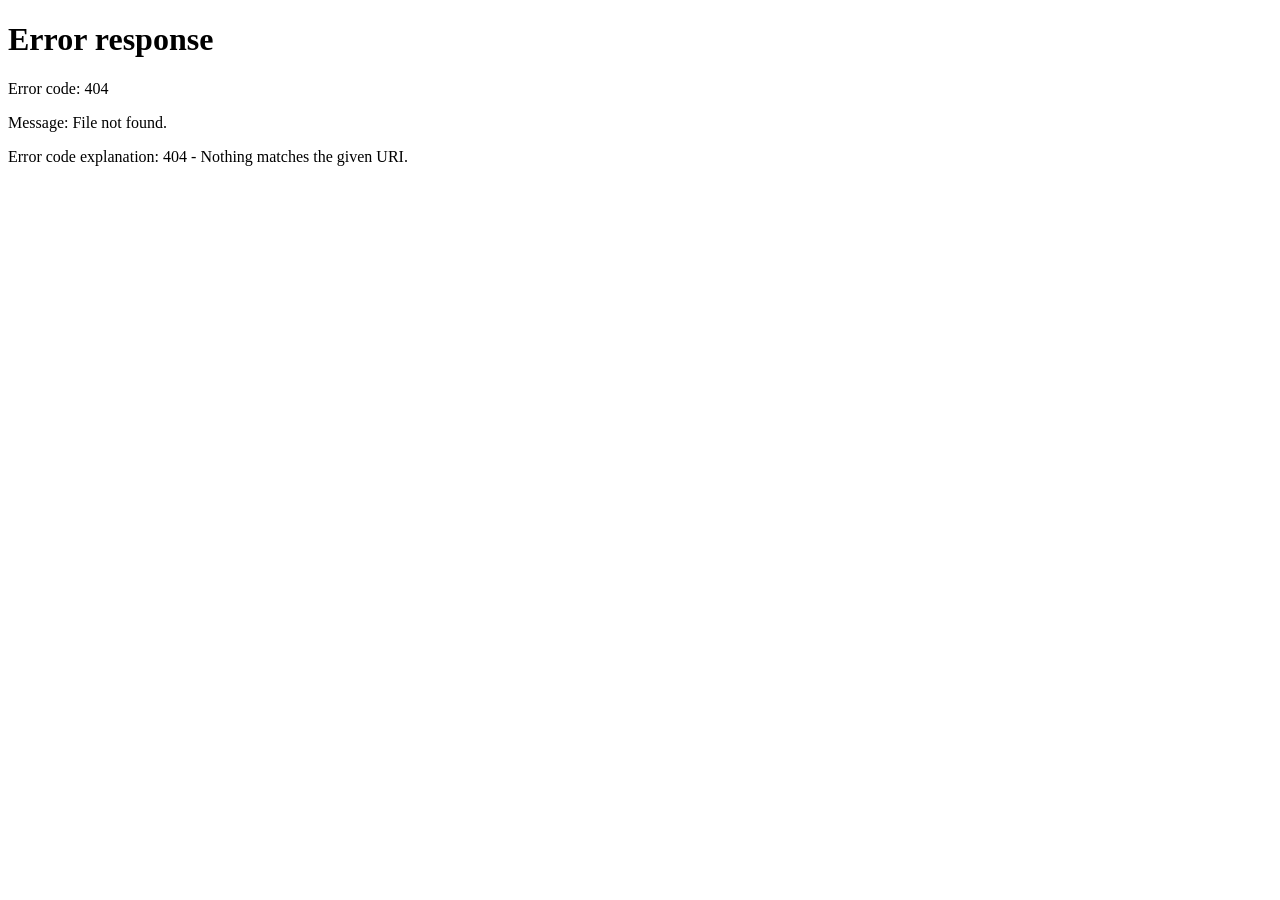
==== index.html @ 99ecb42d "Add custom domain and root redirect" ====
<!DOCTYPE html>
<html lang="en">
<head>
<meta charset="UTF-8">
<meta http-equiv="refresh" content="0; url=/diary/">
<title>ivy06.me</title>
</head>
<body>
<p>Going to <a href="/diary/">the diary</a>...</p>
</body>
</html>
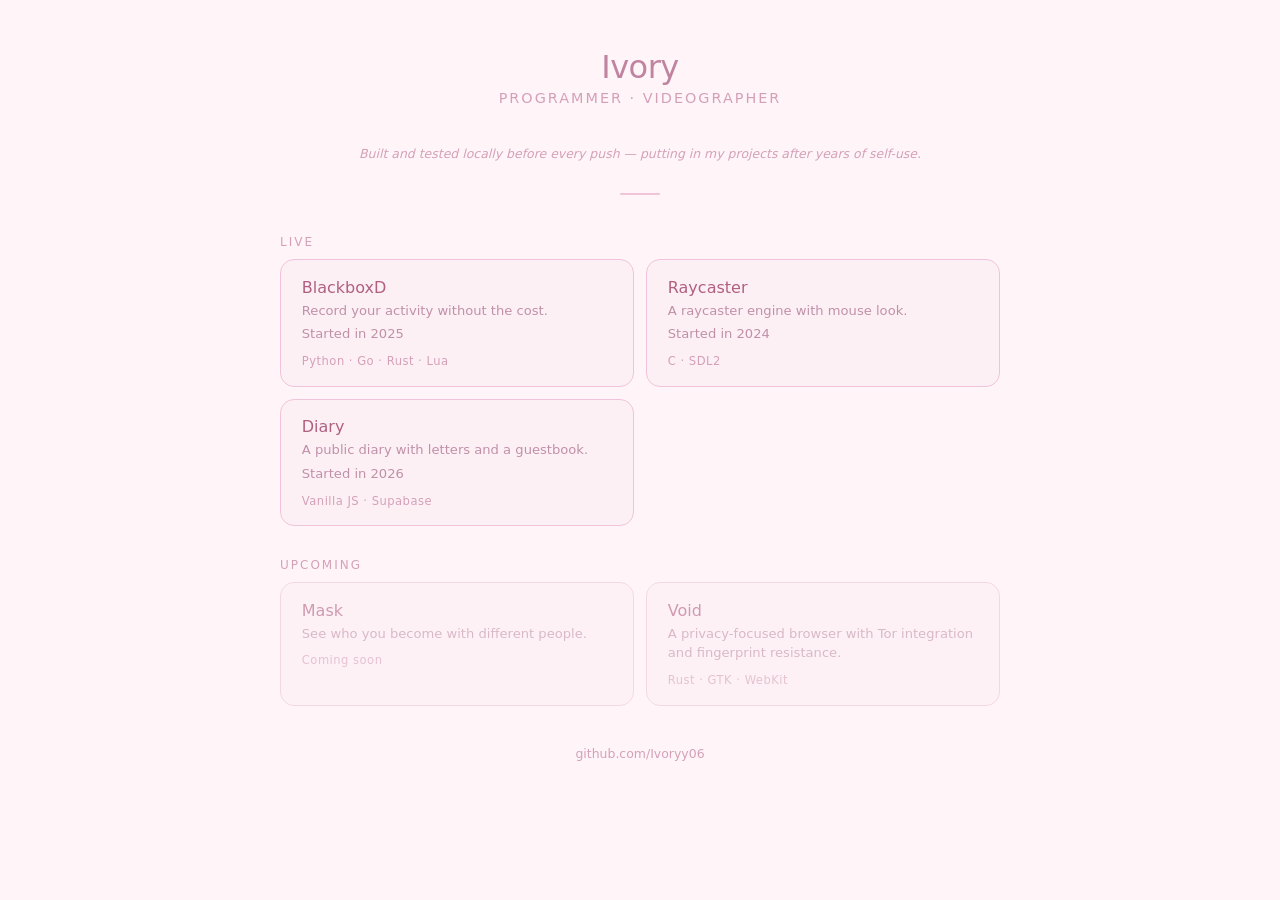
==== commit 41341411: "Make the root site the homepage: BlackboxD, Raycaster, Diary, plus the upcoming projects" ====
--- a/index.html
+++ b/index.html
@@ -1,11 +1,87 @@
 <!DOCTYPE html>
 <html lang="en">
 <head>
-<meta charset="UTF-8">
-<meta http-equiv="refresh" content="0; url=/diary/">
-<title>ivy06.me</title>
+  <meta charset="UTF-8" />
+  <meta name="viewport" content="width=device-width, initial-scale=1.0" />
+  <title>Ivory</title>
+  <style>
+    * { box-sizing: border-box; margin: 0; padding: 0; }
+    body { font-family: system-ui, sans-serif; background: #fff5f8; min-height: 100vh; }
+    .hub { min-height: 100vh; padding: 3rem 1.5rem; display: flex; flex-direction: column; align-items: center; }
+    .name { font-size: 2rem; font-weight: 500; color: #c084a0; letter-spacing: -0.5px; margin-bottom: 4px; }
+    .title { font-size: 0.9rem; color: #d4a0b8; letter-spacing: 2px; text-transform: uppercase; margin-bottom: 2.5rem; }
+    .divider { width: 40px; height: 2px; background: #f0c4d8; border-radius: 2px; margin-bottom: 2.5rem; }
+    .grid { display: grid; grid-template-columns: repeat(auto-fit, minmax(260px, 1fr)); gap: 12px; width: 100%; max-width: 720px; }
+    .card { background: #fdf0f5; border: 0.5px solid #f0c4d8; border-radius: 14px; padding: 1.1rem 1.3rem; text-decoration: none; display: flex; flex-direction: column; gap: 4px; transition: transform 0.15s ease, background 0.15s ease; cursor: pointer; }
+    .card:hover { background: #fce4ef; transform: translateY(-2px); }
+    .card-name { font-size: 1rem; font-weight: 500; color: #b06080; }
+    .card-desc { font-size: 0.82rem; color: #c090a8; line-height: 1.5; }
+    .card-tag { font-size: 0.72rem; color: #d4a0b8; margin-top: 6px; letter-spacing: 0.5px; }
+    .section-label { font-size: 0.75rem; color: #d4a0b8; letter-spacing: 2px; text-transform: uppercase; width: 100%; max-width: 720px; margin-bottom: 10px; }
+    .card.muted { opacity: 0.6; cursor: default; pointer-events: none; }
+    .note { font-size: 0.78rem; color: #d4a0b8; margin-bottom: 2rem; font-style: italic; }
+    .footer { margin-top: 2.5rem; font-size: 0.78rem; color: #d4a0b8; }
+    .footer a { color: inherit; text-decoration: none; }
+    .footer a:hover { text-decoration: underline; }
+    @media (prefers-color-scheme: dark) {
+      body { background: #1a0d12; }
+      .name { color: #f0a0c0; }
+      .title { color: #c888a8; }
+      .divider { background: #a06080; }
+      .card { background: #3a1f2a; border-color: #6a3050; }
+      .card:hover { background: #4a2535; }
+      .card-name { color: #f0b0cc; }
+      .card-desc { color: #c090a8; }
+      .card-tag { color: #a07088; }
+      .note { color: #a07088; }
+      .footer { color: #906878; }
+    }
+  </style>
 </head>
 <body>
-<p>Going to <a href="/diary/">the diary</a>...</p>
+  <div class="hub">
+    <p class="name">Ivory</p>
+    <p class="title">Programmer · Videographer</p>
+    <p class="note">Built and tested locally before every push — putting in my projects after years of self-use.</p>
+    <div class="divider"></div>
+
+    <div class="section-label">Live</div>
+    <div class="grid">
+      <a class="card" href="/BlackboxD/">
+        <span class="card-name">BlackboxD</span>
+        <span class="card-desc">Record your activity without the cost.</span>
+        <span class="card-desc">Started in 2025</span>
+        <span class="card-tag">Python · Go · Rust · Lua</span>
+      </a>
+      <a class="card" href="https://github.com/Ivoryy06/Raycaster" target="_blank" rel="noopener noreferrer">
+        <span class="card-name">Raycaster</span>
+        <span class="card-desc">A raycaster engine with mouse look.</span>
+        <span class="card-desc">Started in 2024</span>
+        <span class="card-tag">C · SDL2</span>
+      </a>
+      <a class="card" href="/diary/">
+        <span class="card-name">Diary</span>
+        <span class="card-desc">A public diary with letters and a guestbook.</span>
+        <span class="card-desc">Started in 2026</span>
+        <span class="card-tag">Vanilla JS · Supabase</span>
+      </a>
+    </div>
+
+    <div class="section-label" style="margin-top: 2rem;">Upcoming</div>
+    <div class="grid">
+      <div class="card muted">
+        <span class="card-name">Mask</span>
+        <span class="card-desc">See who you become with different people.</span>
+        <span class="card-tag">Coming soon</span>
+      </div>
+      <div class="card muted">
+        <span class="card-name">Void</span>
+        <span class="card-desc">A privacy-focused browser with Tor integration and fingerprint resistance.</span>
+        <span class="card-tag">Rust · GTK · WebKit</span>
+      </div>
+    </div>
+
+    <p class="footer"><a href="https://github.com/Ivoryy06" target="_blank" rel="noopener noreferrer">github.com/Ivoryy06</a></p>
+  </div>
 </body>
 </html>
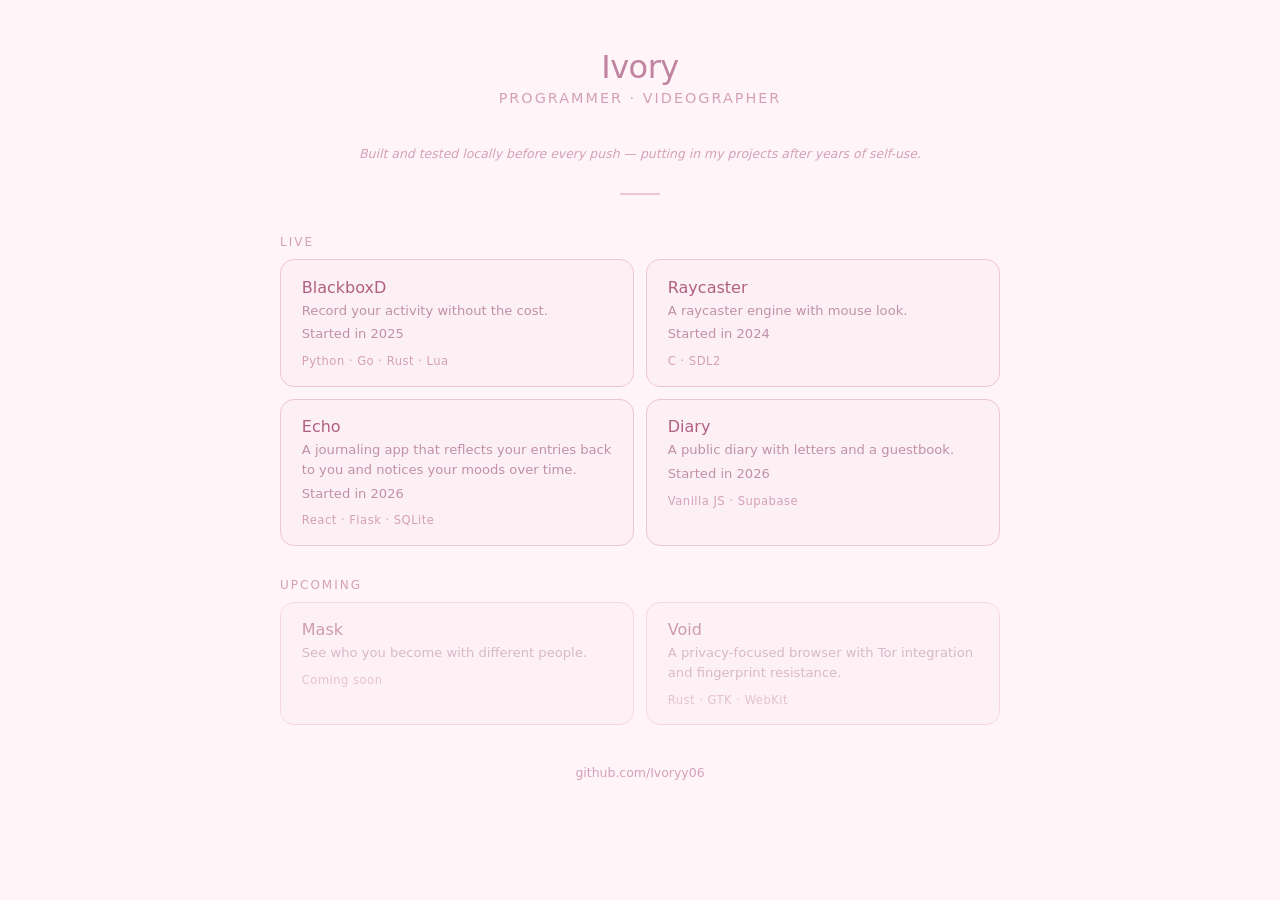
==== commit 6988d911: "Add Echo to the homepage" ====
--- a/index.html
+++ b/index.html
@@ -59,6 +59,12 @@
         <span class="card-desc">Started in 2024</span>
         <span class="card-tag">C · SDL2</span>
       </a>
+      <a class="card" href="/Echo/">
+        <span class="card-name">Echo</span>
+        <span class="card-desc">A journaling app that reflects your entries back to you and notices your moods over time.</span>
+        <span class="card-desc">Started in 2026</span>
+        <span class="card-tag">React · Flask · SQLite</span>
+      </a>
       <a class="card" href="/diary/">
         <span class="card-name">Diary</span>
         <span class="card-desc">A public diary with letters and a guestbook.</span>
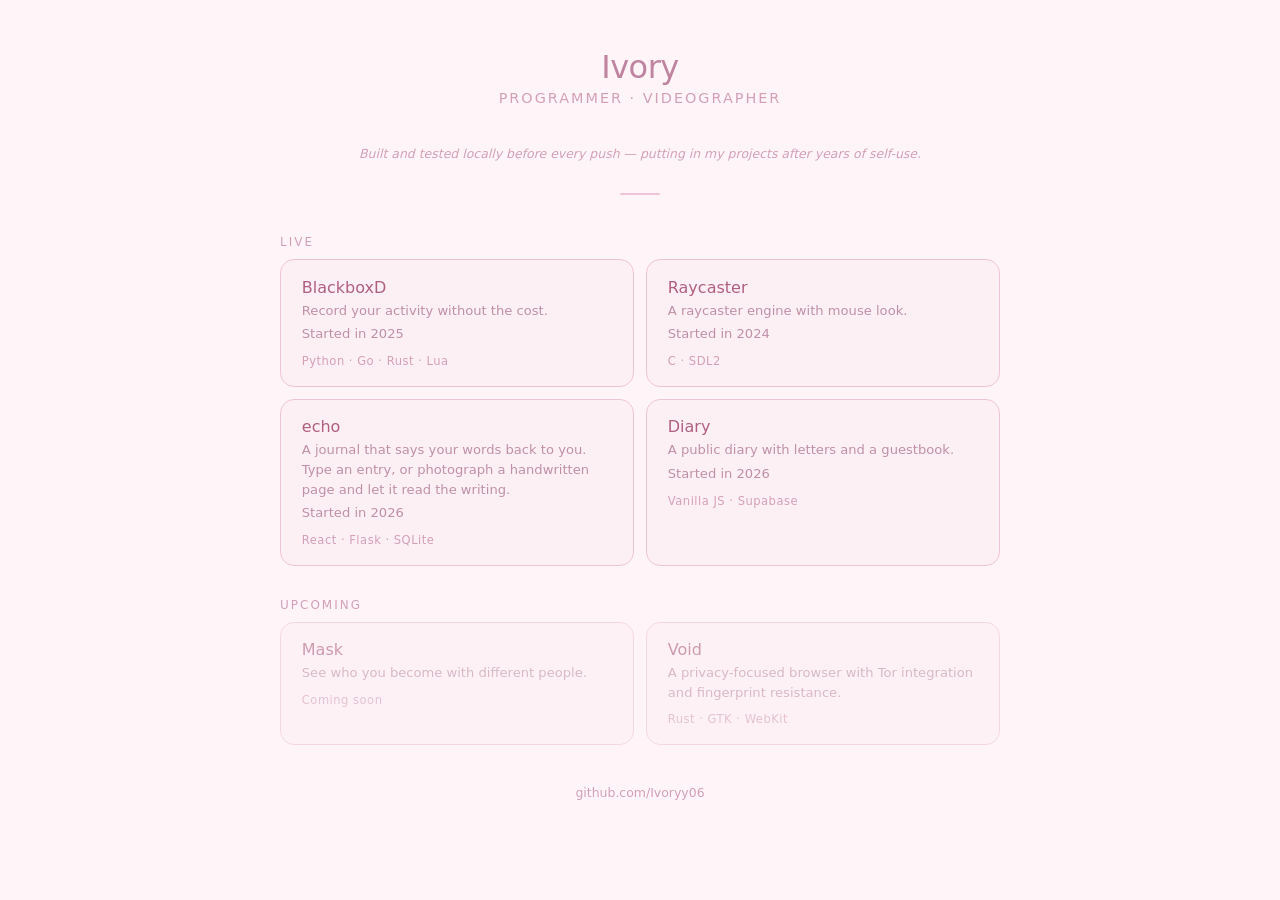
==== commit e92198bb: "Homepage: rename Echo card to echo and mention reading handwriting" ====
--- a/index.html
+++ b/index.html
@@ -60,8 +60,8 @@
         <span class="card-tag">C · SDL2</span>
       </a>
       <a class="card" href="/Echo/">
-        <span class="card-name">Echo</span>
-        <span class="card-desc">A journaling app that reflects your entries back to you and notices your moods over time.</span>
+        <span class="card-name">echo</span>
+        <span class="card-desc">A journal that says your words back to you. Type an entry, or photograph a handwritten page and let it read the writing.</span>
         <span class="card-desc">Started in 2026</span>
         <span class="card-tag">React · Flask · SQLite</span>
       </a>
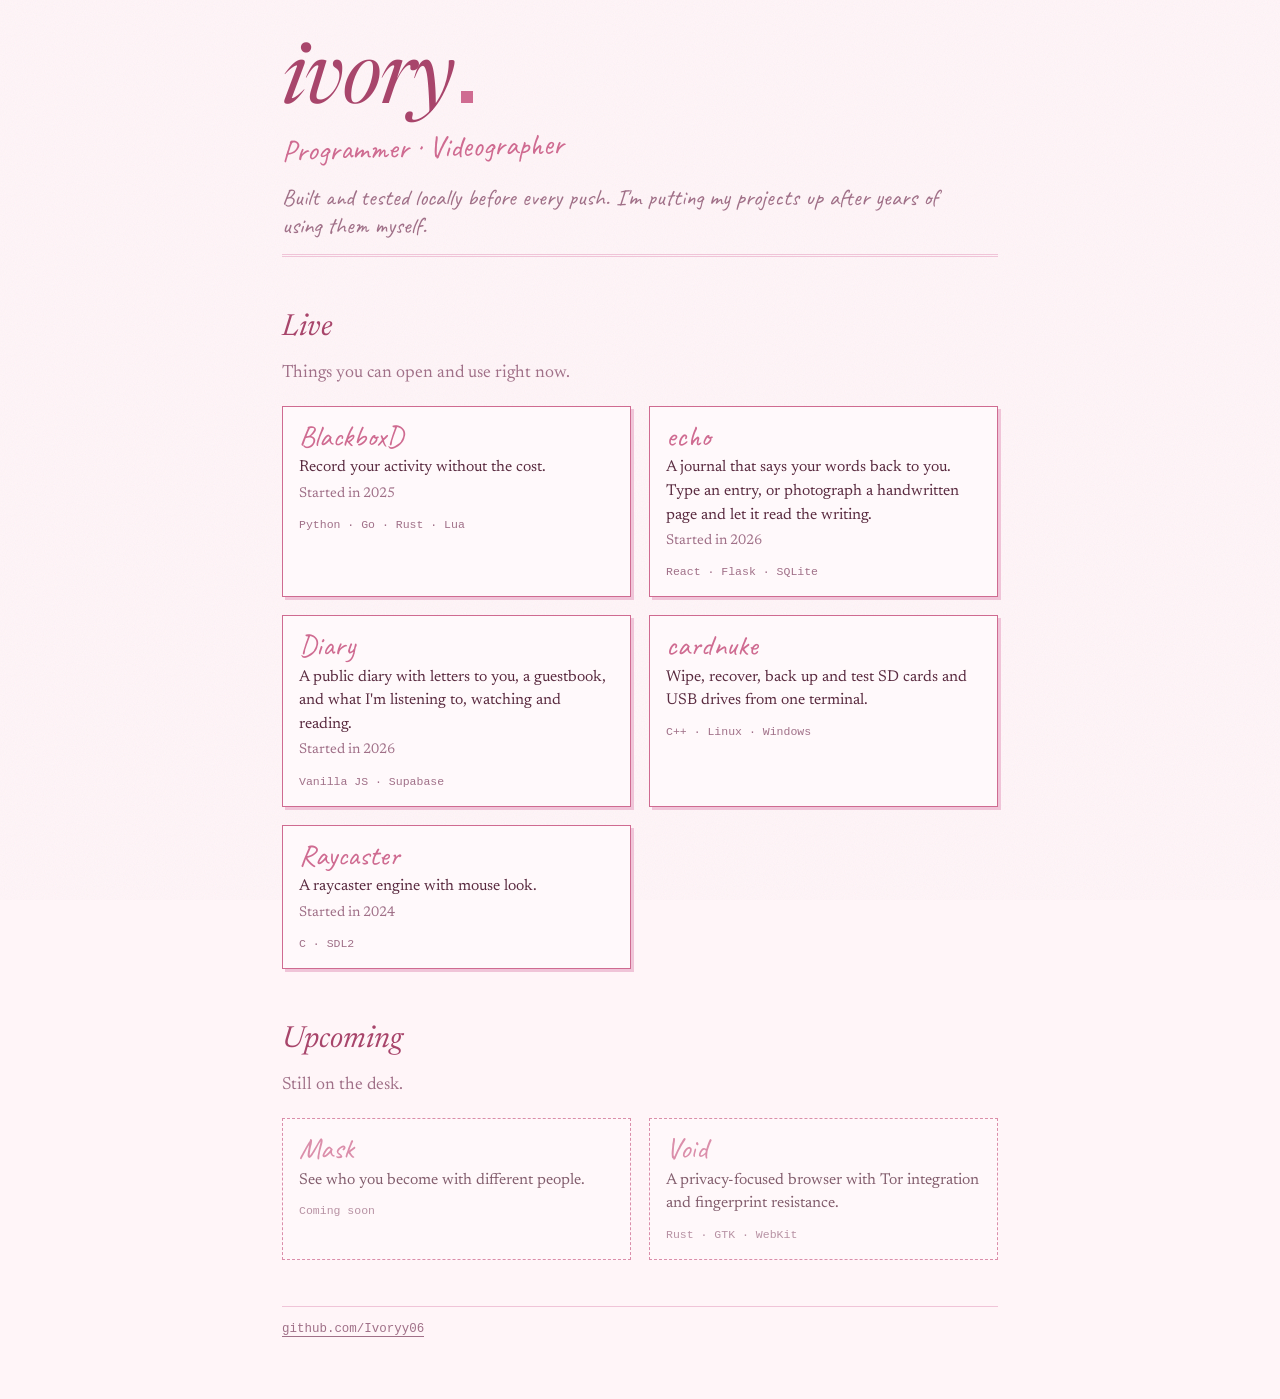
==== commit 4ebf8826: "Homepage in the shared notebook style (still soft pink), add cardnuke, shared favicon and a custom 4" ====
--- a/index.html
+++ b/index.html
@@ -4,90 +4,122 @@
   <meta charset="UTF-8" />
   <meta name="viewport" content="width=device-width, initial-scale=1.0" />
   <title>Ivory</title>
+  <meta name="description" content="Ivory: programmer and videographer. Projects, a public diary, and a journal that says your words back to you." />
+  <meta property="og:title" content="Ivory" />
+  <meta property="og:description" content="Programmer and videographer. Projects, a public diary, and a journal that says your words back to you." />
+  <meta property="og:type" content="website" />
+  <meta property="og:url" content="https://ivy06.me/" />
+  <link rel="icon" href="/favicon.svg" type="image/svg+xml" />
+  <link rel="preconnect" href="https://fonts.googleapis.com" />
+  <link rel="preconnect" href="https://fonts.gstatic.com" crossorigin />
+  <link href="https://fonts.googleapis.com/css2?family=Caveat:wght@500;600&family=Newsreader:ital,opsz,wght@0,6..72,400;0,6..72,600;1,6..72,400&display=swap" rel="stylesheet" />
   <style>
+    /* Same family as the diary, BlackboxD and echo, kept in the soft pink palette. */
+    :root {
+      --bg: #fff5f8; --sheet: #fff9fb; --ink: #5a2b40; --muted: #a07088;
+      --rose: #cf6b91; --wine: #a8456b; --rule: #f0c4d8;
+      --serif: 'Newsreader', Georgia, 'Times New Roman', serif;
+      --hand: 'Caveat', 'Segoe Print', 'Bradley Hand', cursive;
+      --mono: ui-monospace, SFMono-Regular, Menlo, Consolas, monospace;
+    }
+    @media (prefers-color-scheme: dark) {
+      :root { --bg: #1a0d12; --sheet: #2a1520; --ink: #f6dce6; --muted: #c090a8; --rose: #f0a0c0; --wine: #f6bdd3; --rule: #5a2f44; }
+    }
     * { box-sizing: border-box; margin: 0; padding: 0; }
-    body { font-family: system-ui, sans-serif; background: #fff5f8; min-height: 100vh; }
-    .hub { min-height: 100vh; padding: 3rem 1.5rem; display: flex; flex-direction: column; align-items: center; }
-    .name { font-size: 2rem; font-weight: 500; color: #c084a0; letter-spacing: -0.5px; margin-bottom: 4px; }
-    .title { font-size: 0.9rem; color: #d4a0b8; letter-spacing: 2px; text-transform: uppercase; margin-bottom: 2.5rem; }
-    .divider { width: 40px; height: 2px; background: #f0c4d8; border-radius: 2px; margin-bottom: 2.5rem; }
-    .grid { display: grid; grid-template-columns: repeat(auto-fit, minmax(260px, 1fr)); gap: 12px; width: 100%; max-width: 720px; }
-    .card { background: #fdf0f5; border: 0.5px solid #f0c4d8; border-radius: 14px; padding: 1.1rem 1.3rem; text-decoration: none; display: flex; flex-direction: column; gap: 4px; transition: transform 0.15s ease, background 0.15s ease; cursor: pointer; }
-    .card:hover { background: #fce4ef; transform: translateY(-2px); }
-    .card-name { font-size: 1rem; font-weight: 500; color: #b06080; }
-    .card-desc { font-size: 0.82rem; color: #c090a8; line-height: 1.5; }
-    .card-tag { font-size: 0.72rem; color: #d4a0b8; margin-top: 6px; letter-spacing: 0.5px; }
-    .section-label { font-size: 0.75rem; color: #d4a0b8; letter-spacing: 2px; text-transform: uppercase; width: 100%; max-width: 720px; margin-bottom: 10px; }
-    .card.muted { opacity: 0.6; cursor: default; pointer-events: none; }
-    .note { font-size: 0.78rem; color: #d4a0b8; margin-bottom: 2rem; font-style: italic; }
-    .footer { margin-top: 2.5rem; font-size: 0.78rem; color: #d4a0b8; }
-    .footer a { color: inherit; text-decoration: none; }
-    .footer a:hover { text-decoration: underline; }
-    @media (prefers-color-scheme: dark) {
-      body { background: #1a0d12; }
-      .name { color: #f0a0c0; }
-      .title { color: #c888a8; }
-      .divider { background: #a06080; }
-      .card { background: #3a1f2a; border-color: #6a3050; }
-      .card:hover { background: #4a2535; }
-      .card-name { color: #f0b0cc; }
-      .card-desc { color: #c090a8; }
-      .card-tag { color: #a07088; }
-      .note { color: #a07088; }
-      .footer { color: #906878; }
-    }
+    body { background: var(--bg); color: var(--ink); font: 400 1.1rem/1.65 var(--serif); min-height: 100vh; }
+    body::before { content: ""; position: fixed; inset: 0; pointer-events: none; opacity: .06; z-index: 0;
+      background-image: url("data:image/svg+xml,%3Csvg xmlns='http://www.w3.org/2000/svg' width='160' height='160'%3E%3Cfilter id='n'%3E%3CfeTurbulence type='fractalNoise' baseFrequency='.9' numOctaves='2' stitchTiles='stitch'/%3E%3C/filter%3E%3Crect width='100%25' height='100%25' filter='url(%23n)'/%3E%3C/svg%3E"); }
+    a { color: inherit; text-decoration: none; }
+    :focus-visible { outline: 2px solid var(--rose); outline-offset: 3px; }
+
+    .wrap { position: relative; z-index: 1; max-width: 760px; margin: 0 auto; padding: 44px 22px 60px; }
+
+    header { padding-bottom: 14px; border-bottom: 3px double var(--rule); }
+    h1 { font-family: var(--serif); font-size: clamp(3.2rem, 14vw, 5.2rem); font-style: italic; font-weight: 400; line-height: .95; letter-spacing: -.02em; color: var(--wine); }
+    h1::after { content: ""; display: inline-block; width: .14em; height: .14em; margin-left: .1em; background: var(--rose); }
+    .role { font-family: var(--hand); font-size: 1.9rem; line-height: 1.2; color: var(--rose); margin-top: 10px; display: inline-block; transform: rotate(-1.5deg); transform-origin: left; }
+    .note { font-family: var(--hand); font-size: 1.45rem; line-height: 1.2; color: var(--muted); margin-top: 12px; max-width: 30em; }
+
+    h2 { font-family: var(--serif); font-size: 1.9rem; font-weight: 400; font-style: italic; color: var(--wine); margin: 46px 0 6px; }
+    .lead { color: var(--muted); max-width: 34em; }
+
+    .grid { display: grid; grid-template-columns: 1fr 1fr; gap: 18px; margin-top: 18px; }
+    .card { display: flex; flex-direction: column; gap: 3px; padding: 14px 16px 15px; border: 1.5px solid var(--rose); background: var(--sheet); box-shadow: 3px 3px 0 var(--rule); transition: transform .2s, box-shadow .2s; }
+    a.card:hover, a.card:focus-visible { transform: translate(-2px, -2px); box-shadow: 5px 5px 0 var(--rose); }
+    .card-name { font-family: var(--hand); font-size: 1.85rem; line-height: 1.1; color: var(--rose); }
+    .card-desc { font-size: .98rem; line-height: 1.5; }
+    .card-meta { font-size: .88rem; color: var(--muted); }
+    .card-tag { margin-top: 6px; font-family: var(--mono); font-size: .72rem; color: var(--muted); }
+    .card.soon { border-style: dashed; box-shadow: none; opacity: .75; }
+
+    footer { margin-top: 46px; padding-top: 12px; border-top: 1px solid var(--rule); font-family: var(--mono); font-size: .78rem; color: var(--muted); }
+    footer a { border-bottom: 1px solid var(--muted); }
+    footer a:hover { color: var(--rose); border-bottom-color: var(--rose); }
+
+    @media (max-width: 560px) { .grid { grid-template-columns: 1fr; } }
+    @media (prefers-reduced-motion: reduce) { .card { transition: none; } }
   </style>
 </head>
 <body>
-  <div class="hub">
-    <p class="name">Ivory</p>
-    <p class="title">Programmer · Videographer</p>
-    <p class="note">Built and tested locally before every push — putting in my projects after years of self-use.</p>
-    <div class="divider"></div>
+  <div class="wrap">
+    <header>
+      <h1>ivory</h1>
+      <p class="role">Programmer · Videographer</p>
+      <p class="note">Built and tested locally before every push. I'm putting my projects up after years of using them myself.</p>
+    </header>
 
-    <div class="section-label">Live</div>
-    <div class="grid">
-      <a class="card" href="/BlackboxD/">
-        <span class="card-name">BlackboxD</span>
-        <span class="card-desc">Record your activity without the cost.</span>
-        <span class="card-desc">Started in 2025</span>
-        <span class="card-tag">Python · Go · Rust · Lua</span>
-      </a>
-      <a class="card" href="https://github.com/Ivoryy06/Raycaster" target="_blank" rel="noopener noreferrer">
-        <span class="card-name">Raycaster</span>
-        <span class="card-desc">A raycaster engine with mouse look.</span>
-        <span class="card-desc">Started in 2024</span>
-        <span class="card-tag">C · SDL2</span>
-      </a>
-      <a class="card" href="/Echo/">
-        <span class="card-name">echo</span>
-        <span class="card-desc">A journal that says your words back to you. Type an entry, or photograph a handwritten page and let it read the writing.</span>
-        <span class="card-desc">Started in 2026</span>
-        <span class="card-tag">React · Flask · SQLite</span>
-      </a>
-      <a class="card" href="/diary/">
-        <span class="card-name">Diary</span>
-        <span class="card-desc">A public diary with letters and a guestbook.</span>
-        <span class="card-desc">Started in 2026</span>
-        <span class="card-tag">Vanilla JS · Supabase</span>
-      </a>
-    </div>
+    <main>
+      <h2>Live</h2>
+      <p class="lead">Things you can open and use right now.</p>
+      <div class="grid">
+        <a class="card" href="/BlackboxD/">
+          <span class="card-name">BlackboxD</span>
+          <span class="card-desc">Record your activity without the cost.</span>
+          <span class="card-meta">Started in 2025</span>
+          <span class="card-tag">Python · Go · Rust · Lua</span>
+        </a>
+        <a class="card" href="/Echo/">
+          <span class="card-name">echo</span>
+          <span class="card-desc">A journal that says your words back to you. Type an entry, or photograph a handwritten page and let it read the writing.</span>
+          <span class="card-meta">Started in 2026</span>
+          <span class="card-tag">React · Flask · SQLite</span>
+        </a>
+        <a class="card" href="/diary/">
+          <span class="card-name">Diary</span>
+          <span class="card-desc">A public diary with letters to you, a guestbook, and what I'm listening to, watching and reading.</span>
+          <span class="card-meta">Started in 2026</span>
+          <span class="card-tag">Vanilla JS · Supabase</span>
+        </a>
+        <a class="card" href="https://github.com/Ivoryy06/cardnuke" target="_blank" rel="noopener noreferrer">
+          <span class="card-name">cardnuke</span>
+          <span class="card-desc">Wipe, recover, back up and test SD cards and USB drives from one terminal.</span>
+          <span class="card-tag">C++ · Linux · Windows</span>
+        </a>
+        <a class="card" href="https://github.com/Ivoryy06/Raycaster" target="_blank" rel="noopener noreferrer">
+          <span class="card-name">Raycaster</span>
+          <span class="card-desc">A raycaster engine with mouse look.</span>
+          <span class="card-meta">Started in 2024</span>
+          <span class="card-tag">C · SDL2</span>
+        </a>
+      </div>
 
-    <div class="section-label" style="margin-top: 2rem;">Upcoming</div>
-    <div class="grid">
-      <div class="card muted">
-        <span class="card-name">Mask</span>
-        <span class="card-desc">See who you become with different people.</span>
-        <span class="card-tag">Coming soon</span>
+      <h2>Upcoming</h2>
+      <p class="lead">Still on the desk.</p>
+      <div class="grid">
+        <div class="card soon">
+          <span class="card-name">Mask</span>
+          <span class="card-desc">See who you become with different people.</span>
+          <span class="card-tag">Coming soon</span>
+        </div>
+        <div class="card soon">
+          <span class="card-name">Void</span>
+          <span class="card-desc">A privacy-focused browser with Tor integration and fingerprint resistance.</span>
+          <span class="card-tag">Rust · GTK · WebKit</span>
+        </div>
       </div>
-      <div class="card muted">
-        <span class="card-name">Void</span>
-        <span class="card-desc">A privacy-focused browser with Tor integration and fingerprint resistance.</span>
-        <span class="card-tag">Rust · GTK · WebKit</span>
-      </div>
-    </div>
+    </main>
 
-    <p class="footer"><a href="https://github.com/Ivoryy06" target="_blank" rel="noopener noreferrer">github.com/Ivoryy06</a></p>
+    <footer><a href="https://github.com/Ivoryy06" target="_blank" rel="noopener noreferrer">github.com/Ivoryy06</a></footer>
   </div>
 </body>
 </html>
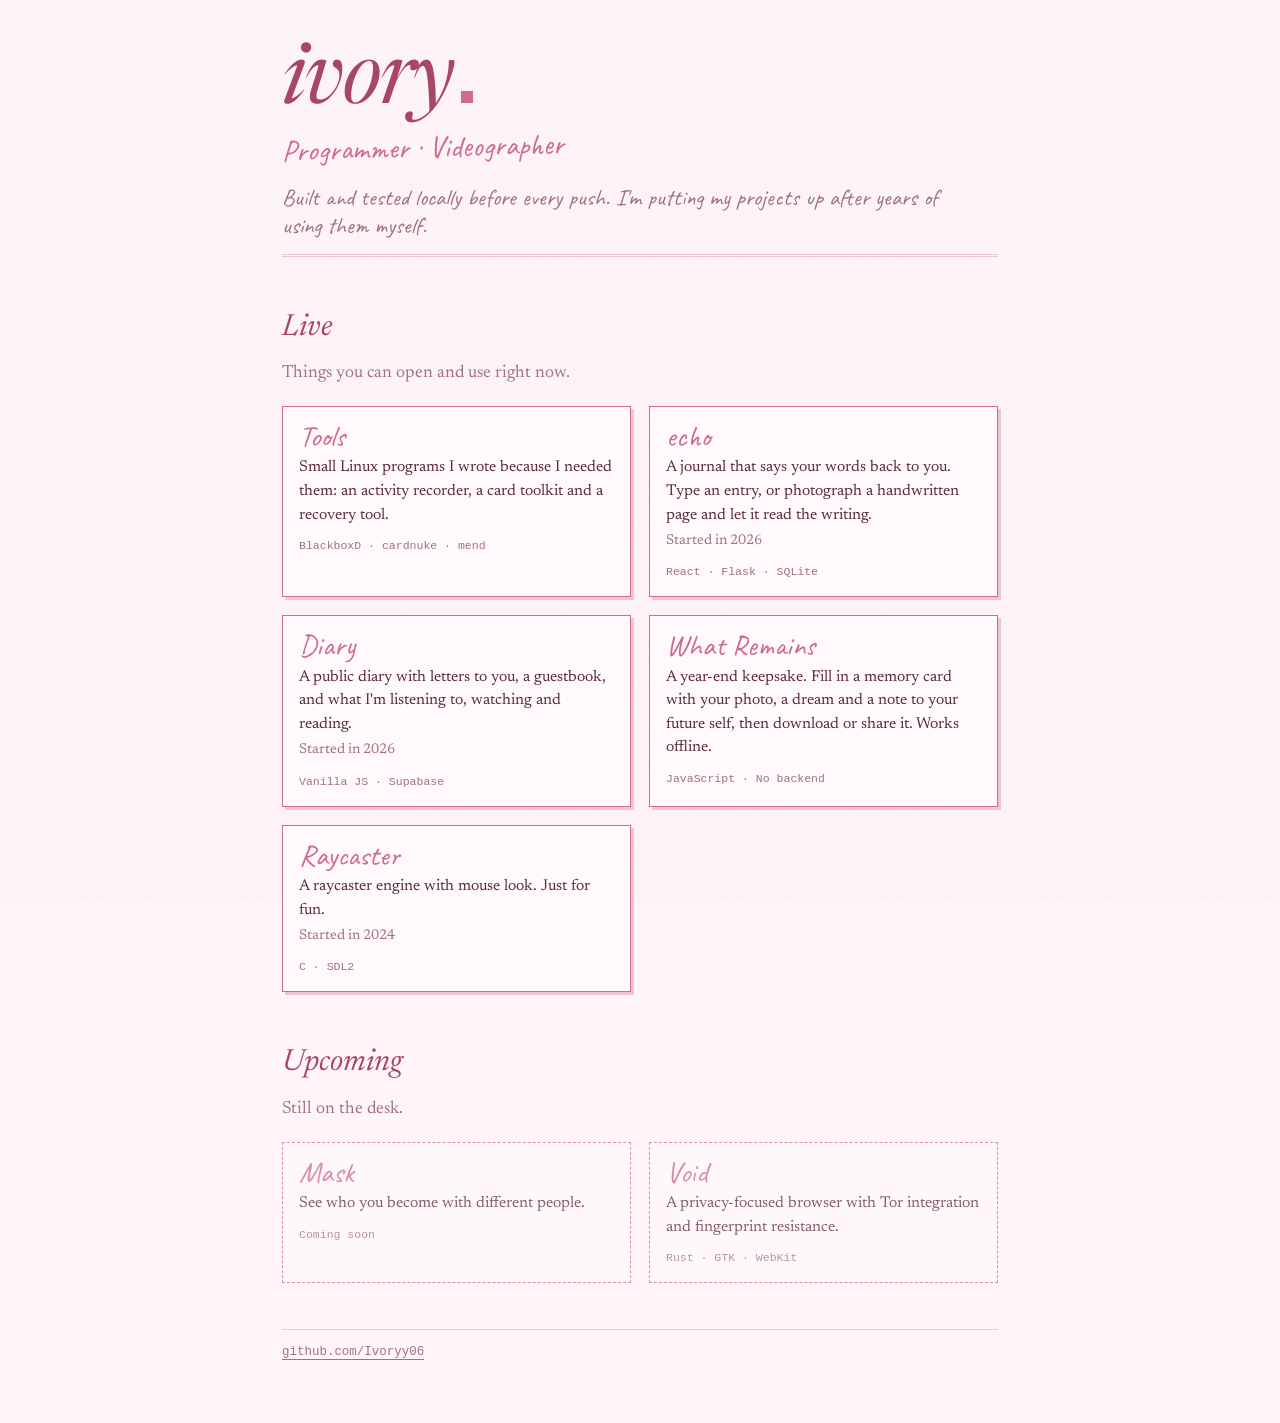
==== commit 8ffbf602: "Homepage: add Tools and What Remains. New tools page for BlackboxD, cardnuke and mend" ====
--- a/index.html
+++ b/index.html
@@ -4,9 +4,9 @@
   <meta charset="UTF-8" />
   <meta name="viewport" content="width=device-width, initial-scale=1.0" />
   <title>Ivory</title>
-  <meta name="description" content="Ivory: programmer and videographer. Projects, a public diary, and a journal that says your words back to you." />
+  <meta name="description" content="Ivory: programmer and videographer. Projects, tools, a public diary, and a journal that says your words back to you." />
   <meta property="og:title" content="Ivory" />
-  <meta property="og:description" content="Programmer and videographer. Projects, a public diary, and a journal that says your words back to you." />
+  <meta property="og:description" content="Programmer and videographer. Projects, tools, a public diary, and a journal that says your words back to you." />
   <meta property="og:type" content="website" />
   <meta property="og:url" content="https://ivy06.me/" />
   <link rel="icon" href="/favicon.svg" type="image/svg+xml" />
@@ -72,11 +72,10 @@
       <h2>Live</h2>
       <p class="lead">Things you can open and use right now.</p>
       <div class="grid">
-        <a class="card" href="/BlackboxD/">
-          <span class="card-name">BlackboxD</span>
-          <span class="card-desc">Record your activity without the cost.</span>
-          <span class="card-meta">Started in 2025</span>
-          <span class="card-tag">Python · Go · Rust · Lua</span>
+        <a class="card" href="/tools/">
+          <span class="card-name">Tools</span>
+          <span class="card-desc">Small Linux programs I wrote because I needed them: an activity recorder, a card toolkit and a recovery tool.</span>
+          <span class="card-tag">BlackboxD · cardnuke · mend</span>
         </a>
         <a class="card" href="/Echo/">
           <span class="card-name">echo</span>
@@ -90,14 +89,14 @@
           <span class="card-meta">Started in 2026</span>
           <span class="card-tag">Vanilla JS · Supabase</span>
         </a>
-        <a class="card" href="https://github.com/Ivoryy06/cardnuke" target="_blank" rel="noopener noreferrer">
-          <span class="card-name">cardnuke</span>
-          <span class="card-desc">Wipe, recover, back up and test SD cards and USB drives from one terminal.</span>
-          <span class="card-tag">C++ · Linux · Windows</span>
+        <a class="card" href="/WhatRemains/">
+          <span class="card-name">What Remains</span>
+          <span class="card-desc">A year-end keepsake. Fill in a memory card with your photo, a dream and a note to your future self, then download or share it. Works offline.</span>
+          <span class="card-tag">JavaScript · No backend</span>
         </a>
         <a class="card" href="https://github.com/Ivoryy06/Raycaster" target="_blank" rel="noopener noreferrer">
           <span class="card-name">Raycaster</span>
-          <span class="card-desc">A raycaster engine with mouse look.</span>
+          <span class="card-desc">A raycaster engine with mouse look. Just for fun.</span>
           <span class="card-meta">Started in 2024</span>
           <span class="card-tag">C · SDL2</span>
         </a>
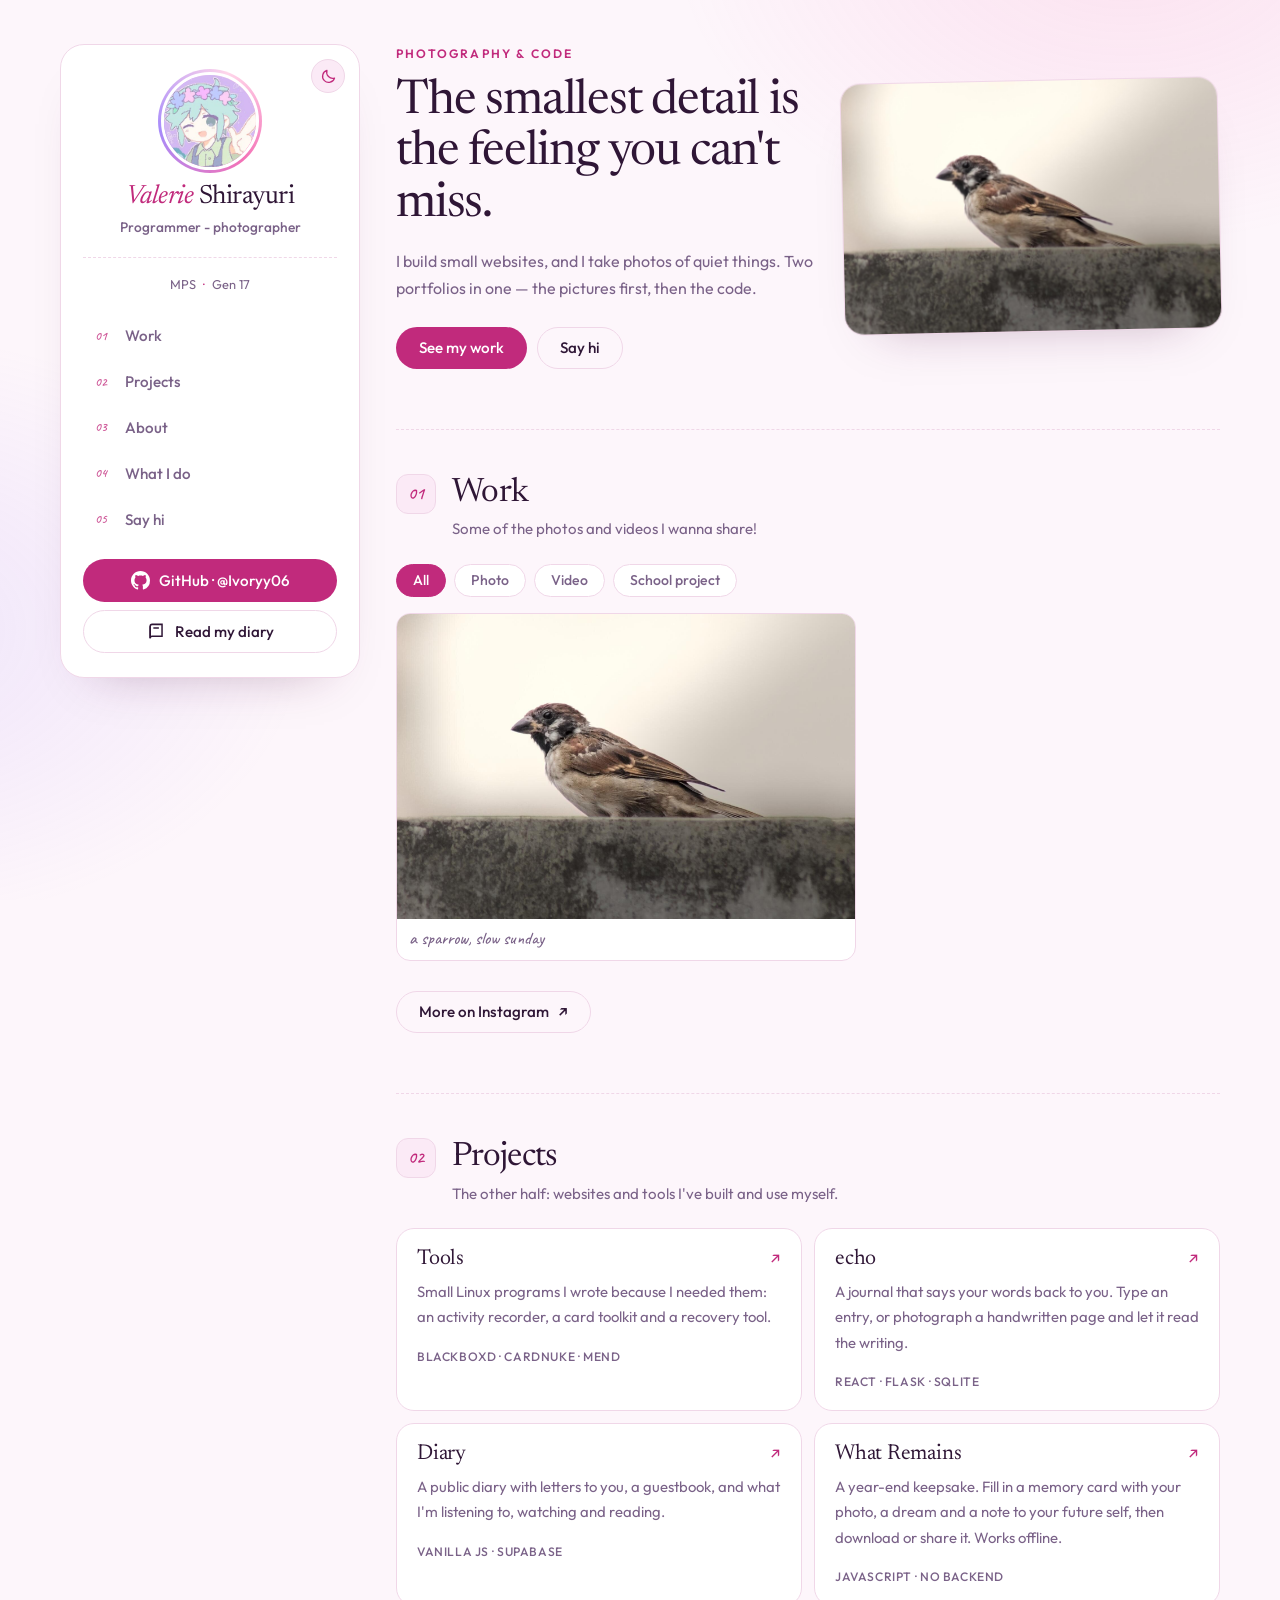
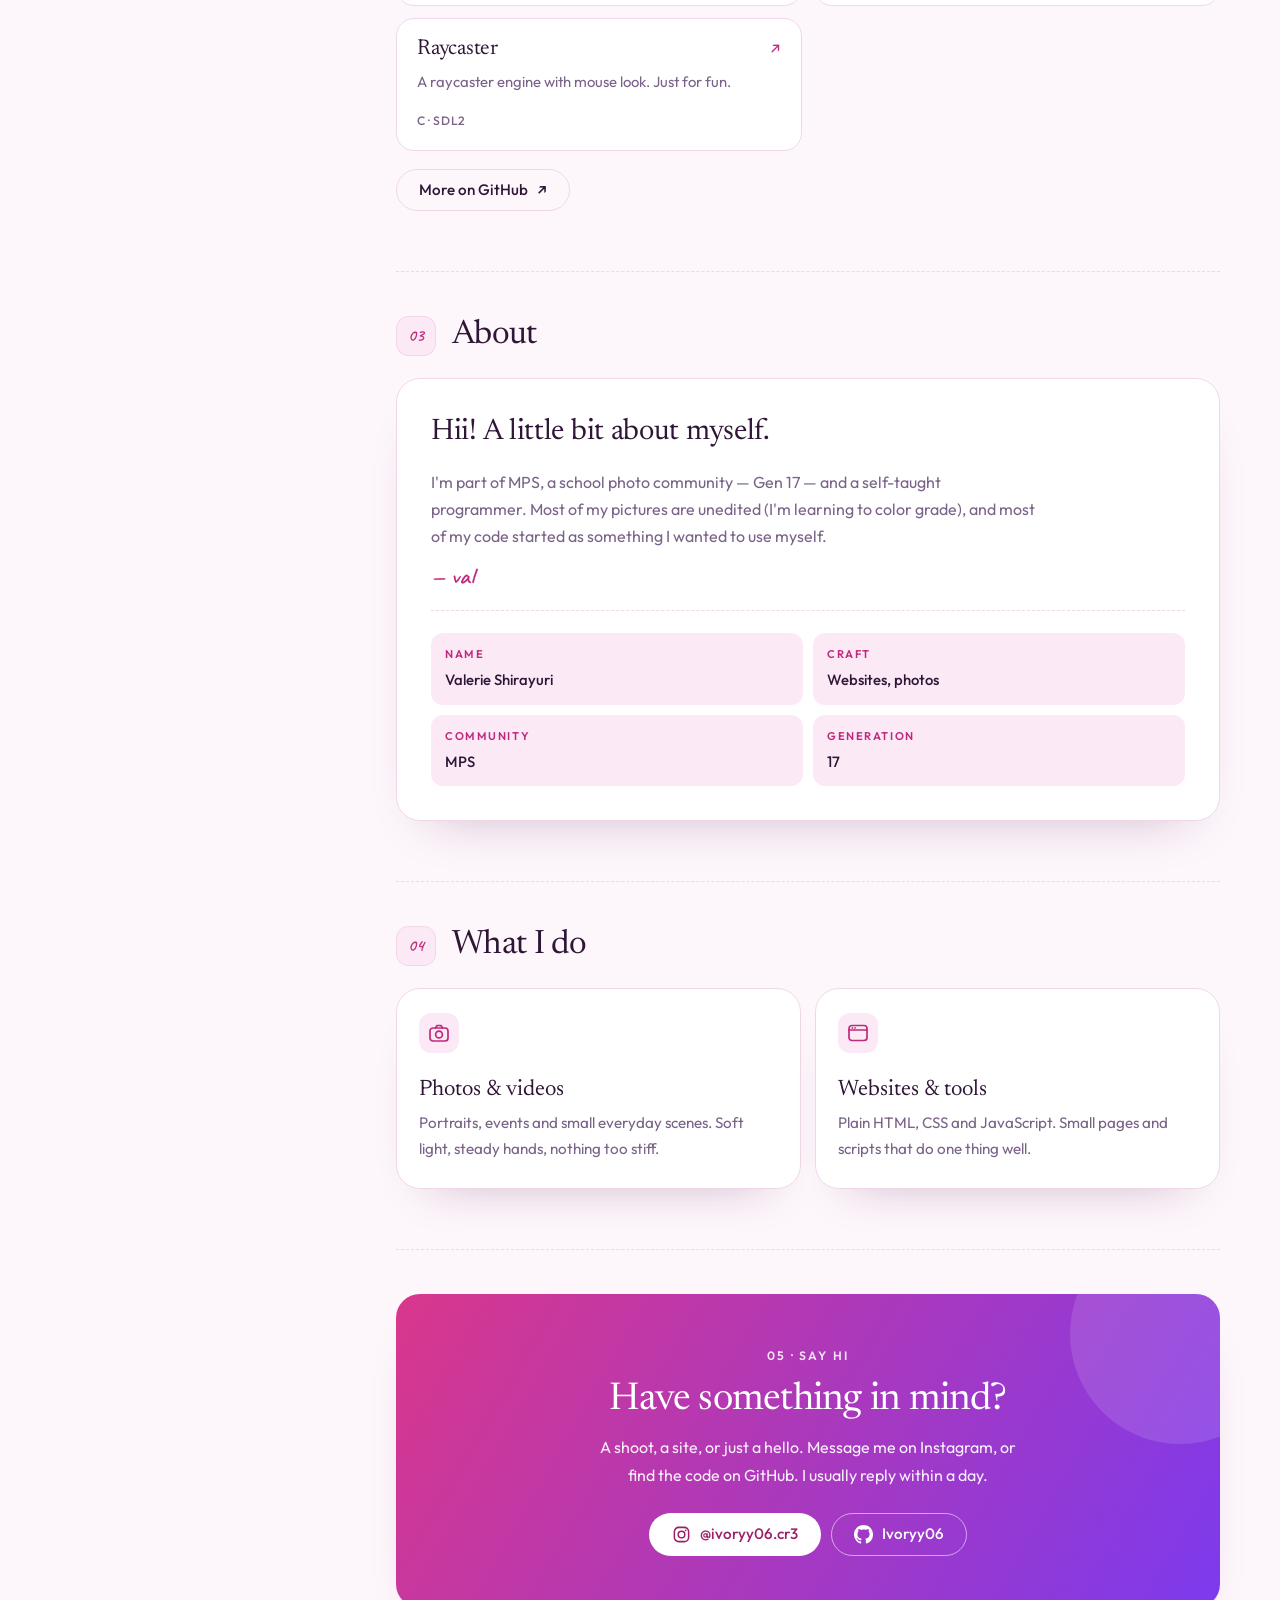
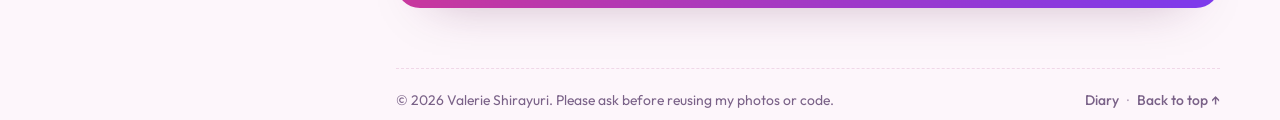
==== commit b3359598: "Serve the portfolio at ivy06.me The one-page portfolio moves from /portofolio/ to the root, alongsid" ====
--- a/index.html
+++ b/index.html
@@ -1,124 +1,226 @@
 <!DOCTYPE html>
 <html lang="en">
 <head>
-  <meta charset="UTF-8" />
-  <meta name="viewport" content="width=device-width, initial-scale=1.0" />
-  <title>Ivory</title>
-  <meta name="description" content="Ivory: programmer and videographer. Projects, tools, a public diary, and a journal that says your words back to you." />
-  <meta property="og:title" content="Ivory" />
-  <meta property="og:description" content="Programmer and videographer. Projects, tools, a public diary, and a journal that says your words back to you." />
-  <meta property="og:type" content="website" />
-  <meta property="og:url" content="https://ivy06.me/" />
-  <link rel="icon" href="/favicon.svg" type="image/svg+xml" />
-  <link rel="preconnect" href="https://fonts.googleapis.com" />
-  <link rel="preconnect" href="https://fonts.gstatic.com" crossorigin />
-  <link href="https://fonts.googleapis.com/css2?family=Caveat:wght@500;600&family=Newsreader:ital,opsz,wght@0,6..72,400;0,6..72,600;1,6..72,400&display=swap" rel="stylesheet" />
-  <style>
-    /* Same family as the diary, BlackboxD and echo, kept in the soft pink palette. */
-    :root {
-      --bg: #fff5f8; --sheet: #fff9fb; --ink: #5a2b40; --muted: #a07088;
-      --rose: #cf6b91; --wine: #a8456b; --rule: #f0c4d8;
-      --serif: 'Newsreader', Georgia, 'Times New Roman', serif;
-      --hand: 'Caveat', 'Segoe Print', 'Bradley Hand', cursive;
-      --mono: ui-monospace, SFMono-Regular, Menlo, Consolas, monospace;
+<meta charset="UTF-8">
+<meta name="viewport" content="width=device-width, initial-scale=1, viewport-fit=cover">
+<title>Valerie Shirayuri | Programmer and photographer</title>
+<meta name="description" content="Two portfolios in one: the websites and tools Valerie Shirayuri has built, and the photos and videos she takes.">
+<meta name="color-scheme" content="dark light">
+<meta name="theme-color" content="#171019">
+<meta property="og:title" content="Valerie Shirayuri | Programmer and photographer">
+<meta property="og:description" content="Two portfolios in one — the photos and videos, and the websites and tools behind them.">
+<meta property="og:type" content="profile">
+<meta property="og:url" content="https://ivy06.me/">
+<meta property="og:image" content="https://ivy06.me/pictures/valerie/sparrow.jpg">
+<link rel="canonical" href="https://ivy06.me/">
+<link rel="icon" href="/favicon.svg" type="image/svg+xml">
+<script>
+  /* Pick the theme before the page paints: my last choice, otherwise the system's. */
+  (function () {
+    var root = document.documentElement;
+    root.classList.add('js');
+    var saved = null;
+    try { saved = localStorage.getItem('vs-theme'); } catch (e) {}
+    if (saved !== 'light' && saved !== 'dark') {
+      saved = matchMedia('(prefers-color-scheme: light)').matches ? 'light' : 'dark';
     }
-    @media (prefers-color-scheme: dark) {
-      :root { --bg: #1a0d12; --sheet: #2a1520; --ink: #f6dce6; --muted: #c090a8; --rose: #f0a0c0; --wine: #f6bdd3; --rule: #5a2f44; }
-    }
-    * { box-sizing: border-box; margin: 0; padding: 0; }
-    body { background: var(--bg); color: var(--ink); font: 400 1.1rem/1.65 var(--serif); min-height: 100vh; }
-    body::before { content: ""; position: fixed; inset: 0; pointer-events: none; opacity: .06; z-index: 0;
-      background-image: url("data:image/svg+xml,%3Csvg xmlns='http://www.w3.org/2000/svg' width='160' height='160'%3E%3Cfilter id='n'%3E%3CfeTurbulence type='fractalNoise' baseFrequency='.9' numOctaves='2' stitchTiles='stitch'/%3E%3C/filter%3E%3Crect width='100%25' height='100%25' filter='url(%23n)'/%3E%3C/svg%3E"); }
-    a { color: inherit; text-decoration: none; }
-    :focus-visible { outline: 2px solid var(--rose); outline-offset: 3px; }
-
-    .wrap { position: relative; z-index: 1; max-width: 760px; margin: 0 auto; padding: 44px 22px 60px; }
-
-    header { padding-bottom: 14px; border-bottom: 3px double var(--rule); }
-    h1 { font-family: var(--serif); font-size: clamp(3.2rem, 14vw, 5.2rem); font-style: italic; font-weight: 400; line-height: .95; letter-spacing: -.02em; color: var(--wine); }
-    h1::after { content: ""; display: inline-block; width: .14em; height: .14em; margin-left: .1em; background: var(--rose); }
-    .role { font-family: var(--hand); font-size: 1.9rem; line-height: 1.2; color: var(--rose); margin-top: 10px; display: inline-block; transform: rotate(-1.5deg); transform-origin: left; }
-    .note { font-family: var(--hand); font-size: 1.45rem; line-height: 1.2; color: var(--muted); margin-top: 12px; max-width: 30em; }
-
-    h2 { font-family: var(--serif); font-size: 1.9rem; font-weight: 400; font-style: italic; color: var(--wine); margin: 46px 0 6px; }
-    .lead { color: var(--muted); max-width: 34em; }
-
-    .grid { display: grid; grid-template-columns: 1fr 1fr; gap: 18px; margin-top: 18px; }
-    .card { display: flex; flex-direction: column; gap: 3px; padding: 14px 16px 15px; border: 1.5px solid var(--rose); background: var(--sheet); box-shadow: 3px 3px 0 var(--rule); transition: transform .2s, box-shadow .2s; }
-    a.card:hover, a.card:focus-visible { transform: translate(-2px, -2px); box-shadow: 5px 5px 0 var(--rose); }
-    .card-name { font-family: var(--hand); font-size: 1.85rem; line-height: 1.1; color: var(--rose); }
-    .card-desc { font-size: .98rem; line-height: 1.5; }
-    .card-meta { font-size: .88rem; color: var(--muted); }
-    .card-tag { margin-top: 6px; font-family: var(--mono); font-size: .72rem; color: var(--muted); }
-    .card.soon { border-style: dashed; box-shadow: none; opacity: .75; }
-
-    footer { margin-top: 46px; padding-top: 12px; border-top: 1px solid var(--rule); font-family: var(--mono); font-size: .78rem; color: var(--muted); }
-    footer a { border-bottom: 1px solid var(--muted); }
-    footer a:hover { color: var(--rose); border-bottom-color: var(--rose); }
-
-    @media (max-width: 560px) { .grid { grid-template-columns: 1fr; } }
-    @media (prefers-reduced-motion: reduce) { .card { transition: none; } }
-  </style>
+    root.setAttribute('data-theme', saved);
+    var meta = document.querySelector('meta[name="theme-color"]');
+    if (meta) meta.setAttribute('content', saved === 'light' ? '#fdf6fb' : '#171019');
+  })();
+</script>
+<link rel="preconnect" href="https://fonts.googleapis.com">
+<link rel="preconnect" href="https://fonts.gstatic.com" crossorigin>
+<link href="https://fonts.googleapis.com/css2?family=Caveat:wght@500;600&family=Newsreader:ital,opsz,wght@0,6..72,300..600;1,6..72,300..600&family=Outfit:wght@300..600&display=swap" rel="stylesheet">
+<link rel="stylesheet" href="style.css">
 </head>
-<body>
-  <div class="wrap">
-    <header>
-      <h1>ivory</h1>
-      <p class="role">Programmer · Videographer</p>
-      <p class="note">Built and tested locally before every push. I'm putting my projects up after years of using them myself.</p>
-    </header>
-
-    <main>
-      <h2>Live</h2>
-      <p class="lead">Things you can open and use right now.</p>
-      <div class="grid">
-        <a class="card" href="/tools/">
-          <span class="card-name">Tools</span>
-          <span class="card-desc">Small Linux programs I wrote because I needed them: an activity recorder, a card toolkit and a recovery tool.</span>
-          <span class="card-tag">BlackboxD · cardnuke · mend</span>
+<body id="top">
+<a class="skip" href="#main">Skip to content</a>
+
+<div class="stage">
+
+  <!-- Left side: the profile card, which stays put while the page scrolls -->
+  <aside class="side">
+    <div class="card profile">
+      <button class="theme" id="theme" type="button" aria-label="Switch to light mode">
+        <svg class="i-sun" viewBox="0 0 24 24" aria-hidden="true"><circle cx="12" cy="12" r="4.2"/><path d="M12 2.5v2.6M12 18.9v2.6M2.5 12h2.6M18.9 12h2.6M5.3 5.3l1.9 1.9M16.8 16.8l1.9 1.9M18.7 5.3l-1.9 1.9M7.2 16.8l-1.9 1.9"/></svg>
+        <svg class="i-moon" viewBox="0 0 24 24" aria-hidden="true"><path d="M20.5 14.2A8.6 8.6 0 0 1 9.8 3.5a8.6 8.6 0 1 0 10.7 10.7z"/></svg>
+      </button>
+
+      <div class="who">
+        <div class="avatar">
+          <img src="pictures/valerie/pfp.jpeg" width="236" height="236" alt="Valerie's profile picture: a winking character with mint hair and a flower crown.">
+        </div>
+        <div class="who-text">
+          <h1 class="name"><em>Valerie</em> Shirayuri</h1>
+          <p class="role">Programmer - photographer</p>
+        </div>
+      </div>
+
+      <p class="where">MPS <span aria-hidden="true">·</span> Gen 17</p>
+
+      <nav class="menu" aria-label="Sections">
+        <a href="#work" data-nav="work"><span class="n">01</span>Work</a>
+        <a href="#projects" data-nav="projects"><span class="n">02</span>Projects</a>
+        <a href="#about" data-nav="about"><span class="n">03</span>About</a>
+        <a href="#services" data-nav="services"><span class="n">04</span>What I do</a>
+        <a href="#contact" data-nav="contact"><span class="n">05</span>Say hi</a>
+      </nav>
+
+      <div class="profile-actions">
+        <a class="btn primary wide" href="https://github.com/Ivoryy06" target="_blank" rel="noopener noreferrer">
+          <svg class="ico-fill" viewBox="0 0 16 16" fill="currentColor" aria-hidden="true"><path d="M8 0C3.58 0 0 3.58 0 8c0 3.54 2.29 6.53 5.47 7.59.4.07.55-.17.55-.38 0-.19-.01-.82-.01-1.49-2.01.37-2.53-.49-2.69-.94-.09-.23-.48-.94-.82-1.13-.28-.15-.68-.52-.01-.53.63-.01 1.08.58 1.23.82.72 1.21 1.87.87 2.33.66.07-.52.28-.87.51-1.07-1.78-.2-3.64-.89-3.64-3.95 0-.87.31-1.59.82-2.15-.08-.2-.36-1.02.08-2.12 0 0 .67-.21 2.2.82.64-.18 1.32-.27 2-.27.68 0 1.36.09 2 .27 1.53-1.04 2.2-.82 2.2-.82.44 1.1.16 1.92.08 2.12.51.56.82 1.27.82 2.15 0 3.07-1.87 3.75-3.65 3.95.29.25.54.73.54 1.48 0 1.07-.01 1.93-.01 2.2 0 .21.15.46.55.38A8.013 8.013 0 0016 8c0-4.42-3.58-8-8-8z"/></svg>
+          GitHub · @Ivoryy06
         </a>
-        <a class="card" href="/Echo/">
-          <span class="card-name">echo</span>
-          <span class="card-desc">A journal that says your words back to you. Type an entry, or photograph a handwritten page and let it read the writing.</span>
-          <span class="card-meta">Started in 2026</span>
-          <span class="card-tag">React · Flask · SQLite</span>
+        <a class="btn ghost wide" href="https://ivy06.me/diary/">
+          <svg viewBox="0 0 24 24" aria-hidden="true"><path d="M4 5.5A2.5 2.5 0 0 1 6.5 3H19v15H6.5A2.5 2.5 0 0 0 4 20.5z"/><path d="M4 20.5V5.5M8 7.5h7"/></svg>
+          Read my diary
         </a>
-        <a class="card" href="/diary/">
-          <span class="card-name">Diary</span>
-          <span class="card-desc">A public diary with letters to you, a guestbook, and what I'm listening to, watching and reading.</span>
-          <span class="card-meta">Started in 2026</span>
-          <span class="card-tag">Vanilla JS · Supabase</span>
-        </a>
-        <a class="card" href="/WhatRemains/">
-          <span class="card-name">What Remains</span>
-          <span class="card-desc">A year-end keepsake. Fill in a memory card with your photo, a dream and a note to your future self, then download or share it. Works offline.</span>
-          <span class="card-tag">JavaScript · No backend</span>
-        </a>
-        <a class="card" href="https://github.com/Ivoryy06/Raycaster" target="_blank" rel="noopener noreferrer">
-          <span class="card-name">Raycaster</span>
-          <span class="card-desc">A raycaster engine with mouse look. Just for fun.</span>
-          <span class="card-meta">Started in 2024</span>
-          <span class="card-tag">C · SDL2</span>
-        </a>
-      </div>
-
-      <h2>Upcoming</h2>
-      <p class="lead">Still on the desk.</p>
-      <div class="grid">
-        <div class="card soon">
-          <span class="card-name">Mask</span>
-          <span class="card-desc">See who you become with different people.</span>
-          <span class="card-tag">Coming soon</span>
-        </div>
-        <div class="card soon">
-          <span class="card-name">Void</span>
-          <span class="card-desc">A privacy-focused browser with Tor integration and fingerprint resistance.</span>
-          <span class="card-tag">Rust · GTK · WebKit</span>
-        </div>
-      </div>
-    </main>
-
-    <footer><a href="https://github.com/Ivoryy06" target="_blank" rel="noopener noreferrer">github.com/Ivoryy06</a></footer>
-  </div>
+      </div>
+    </div>
+  </aside>
+
+  <!-- Right side: everything else -->
+  <main class="main" id="main">
+
+    <section class="hero reveal">
+      <div class="hero-text">
+        <p class="eyebrow">Photography &amp; code</p>
+        <h2 class="hero-title">The smallest detail is the feeling you can't miss.</h2>
+        <p class="hero-p">I build small websites, and I take photos of quiet things. Two portfolios in one — the pictures first, then the code.</p>
+        <div class="cta">
+          <a class="btn primary" href="#work">See my work</a>
+          <a class="btn ghost" href="#contact">Say hi</a>
+        </div>
+      </div>
+
+      <figure class="hero-photo">
+        <img src="pictures/valerie/sparrow.jpg" width="1621" height="1080" alt="A sparrow resting on a concrete ledge.">
+      </figure>
+    </section>
+
+    <section class="block reveal" id="work" aria-labelledby="work-t">
+      <header class="block-head">
+        <span class="num">01</span>
+        <div>
+          <h2 id="work-t">Work</h2>
+          <p>Some of the photos and videos I wanna share!</p>
+        </div>
+      </header>
+
+      <div class="filters" id="filters" role="group" aria-label="Filter work by type" hidden>
+        <button class="chip is-on" type="button" data-filter="all">All</button>
+        <button class="chip" type="button" data-filter="photo">Photo</button>
+        <button class="chip" type="button" data-filter="video">Video</button>
+        <button class="chip" type="button" data-filter="school">School project</button>
+      </div>
+
+      <div class="gallery" id="gallery"></div>
+      <div class="feed card" id="feed" hidden></div>
+      <p class="work-empty" id="work-empty" hidden>Nothing here yet — more soon!</p>
+
+      <p class="more">
+        <a class="btn ghost" href="https://instagram.com/ivoryy06.cr3" target="_blank" rel="noopener noreferrer">More on Instagram <span aria-hidden="true">&nearr;</span></a>
+      </p>
+    </section>
+
+    <section class="block reveal" id="projects" aria-labelledby="projects-t">
+      <header class="block-head">
+        <span class="num">02</span>
+        <div>
+          <h2 id="projects-t">Projects</h2>
+          <p>The other half: websites and tools I've built and use myself.</p>
+        </div>
+      </header>
+
+      <div class="projgrid" id="projgrid"></div>
+
+      <p class="more">
+        <a class="btn ghost" href="https://github.com/Ivoryy06" target="_blank" rel="noopener noreferrer">More on GitHub <span aria-hidden="true">&nearr;</span></a>
+      </p>
+    </section>
+
+    <section class="block reveal" id="about" aria-labelledby="about-t">
+      <header class="block-head">
+        <span class="num">03</span>
+        <div>
+          <h2 id="about-t">About</h2>
+        </div>
+      </header>
+
+      <div class="card about-card">
+        <p class="big">Hii! A little bit about myself.</p>
+        <p>I'm part of MPS, a school photo community — Gen 17 — and a self-taught programmer. Most of my pictures are unedited (I'm learning to color grade), and most of my code started as something I wanted to use myself.</p>
+        <p class="sign">— val</p>
+
+        <dl class="facts">
+          <div><dt>Name</dt><dd>Valerie Shirayuri</dd></div>
+          <div><dt>Craft</dt><dd>Websites, photos</dd></div>
+          <div><dt>Community</dt><dd>MPS</dd></div>
+          <div><dt>Generation</dt><dd>17</dd></div>
+        </dl>
+      </div>
+    </section>
+
+    <section class="block reveal" id="services" aria-labelledby="services-t">
+      <header class="block-head">
+        <span class="num">04</span>
+        <div>
+          <h2 id="services-t">What I do</h2>
+        </div>
+      </header>
+
+      <div class="duo">
+        <article class="card service">
+          <svg class="ico" viewBox="0 0 24 24" aria-hidden="true"><rect x="3" y="7" width="18" height="13" rx="3"/><path d="M8.5 7 10 4.5h4L15.5 7"/><circle cx="12" cy="13.5" r="3.4"/></svg>
+          <h3>Photos &amp; videos</h3>
+          <p>Portraits, events and small everyday scenes. Soft light, steady hands, nothing too stiff.</p>
+        </article>
+
+        <article class="card service">
+          <svg class="ico" viewBox="0 0 24 24" aria-hidden="true"><rect x="3" y="4.5" width="18" height="15" rx="3"/><path d="M3 9h18"/><path d="M6.4 6.9h.01M9 6.9h.01"/></svg>
+          <h3>Websites &amp; tools</h3>
+          <p>Plain HTML, CSS and JavaScript. Small pages and scripts that do one thing well.</p>
+        </article>
+      </div>
+    </section>
+
+    <section class="block reveal" id="contact" aria-labelledby="contact-t">
+      <div class="contact">
+        <p class="eyebrow light">05 · Say hi</p>
+        <h2 id="contact-t">Have something in mind?</h2>
+        <p>A shoot, a site, or just a hello. Message me on Instagram, or find the code on GitHub. I usually reply within a day.</p>
+        <div class="contact-actions">
+          <a class="btn light" href="https://instagram.com/ivoryy06.cr3" target="_blank" rel="noopener noreferrer">
+            <svg viewBox="0 0 24 24" aria-hidden="true"><rect x="3" y="3" width="18" height="18" rx="5.5"/><circle cx="12" cy="12" r="4.2"/><circle cx="17.3" cy="6.7" r="1.1" class="dot"/></svg>
+            @ivoryy06.cr3
+          </a>
+          <a class="btn ghost-light" href="https://github.com/Ivoryy06" target="_blank" rel="noopener noreferrer">
+            <svg class="ico-fill" viewBox="0 0 16 16" fill="currentColor" aria-hidden="true"><path d="M8 0C3.58 0 0 3.58 0 8c0 3.54 2.29 6.53 5.47 7.59.4.07.55-.17.55-.38 0-.19-.01-.82-.01-1.49-2.01.37-2.53-.49-2.69-.94-.09-.23-.48-.94-.82-1.13-.28-.15-.68-.52-.01-.53.63-.01 1.08.58 1.23.82.72 1.21 1.87.87 2.33.66.07-.52.28-.87.51-1.07-1.78-.2-3.64-.89-3.64-3.95 0-.87.31-1.59.82-2.15-.08-.2-.36-1.02.08-2.12 0 0 .67-.21 2.2.82.64-.18 1.32-.27 2-.27.68 0 1.36.09 2 .27 1.53-1.04 2.2-.82 2.2-.82.44 1.1.16 1.92.08 2.12.51.56.82 1.27.82 2.15 0 3.07-1.87 3.75-3.65 3.95.29.25.54.73.54 1.48 0 1.07-.01 1.93-.01 2.2 0 .21.15.46.55.38A8.013 8.013 0 0016 8c0-4.42-3.58-8-8-8z"/></svg>
+            Ivoryy06
+          </a>
+        </div>
+      </div>
+    </section>
+
+    <footer class="foot">
+      <p>&copy; <span id="year">2026</span> Valerie Shirayuri. Please ask before reusing my photos or code.</p>
+      <p class="foot-links"><a href="https://ivy06.me/diary/">Diary</a> <span aria-hidden="true">·</span> <a href="#top">Back to top &uarr;</a></p>
+    </footer>
+
+  </main>
+</div>
+
+<!-- Photo viewer -->
+<dialog class="lb" id="lb" aria-label="Photo viewer">
+  <button class="lb-x" id="lbClose" type="button" aria-label="Close viewer">&times;</button>
+  <button class="lb-n lb-prev" id="lbPrev" type="button" aria-label="Previous photo">&lsaquo;</button>
+  <img id="lbImg" alt="">
+  <button class="lb-n lb-next" id="lbNext" type="button" aria-label="Next photo">&rsaquo;</button>
+</dialog>
+
+<script src="work.js" defer></script>
+<script src="projects.js" defer></script>
+<script src="script.js" defer></script>
 </body>
 </html>
--- a/style.css
+++ b/style.css
@@ -0,0 +1,371 @@
+/* ==========================================================================
+   Valerie Shirayuri: portfolio
+   Layout: a profile card on the left, content on the right.
+   Colours: pink and purple, in a light and a dark version. The page starts
+   on whatever your computer is set to, and the little sun/moon button in the
+   profile card switches it after that.
+   ========================================================================== */
+
+/* dark version */
+:root{
+  color-scheme:dark;
+  --font-display:"Newsreader",Georgia,"Times New Roman",serif;
+  --font-body:"Outfit",system-ui,-apple-system,"Segoe UI",sans-serif;
+  --font-hand:"Caveat","Segoe Script",cursive;
+
+  --bg:#171019;
+  --bg-2:#1f1524;
+  --panel:#211829;
+  --panel-2:#2b1d35;
+  --line:#3a2846;
+  --text:#f8eefb;
+  --muted:#b9a3c6;
+  --primary:#f472b6;
+  --primary-hover:#f78fc5;
+  --on-primary:#2a0a1e;
+  --accent:#c9a4ff;
+  --grad:linear-gradient(120deg,#f472b6,#a78bfa);
+  --shadow:0 30px 60px -42px rgba(0,0,0,.95);
+
+  --max:1160px;
+  --ease:cubic-bezier(.22,.75,.3,1);
+}
+
+/* light version */
+:root[data-theme="light"]{
+  color-scheme:light;
+  --bg:#fdf6fb;
+  --bg-2:#f8ecf7;
+  --panel:#ffffff;
+  --panel-2:#fbeaf6;
+  --line:#f0d7e8;
+  --text:#2f1636;
+  --muted:#7a6288;
+  --primary:#c12a7c;
+  --primary-hover:#a92068;
+  --on-primary:#ffffff;
+  --accent:#7c3aed;
+  --grad:linear-gradient(120deg,#d9378c,#7c3aed);
+  --shadow:0 26px 50px -36px rgba(80,20,70,.35);
+}
+
+*{box-sizing:border-box}
+html{scroll-behavior:smooth;scroll-padding-top:24px;-webkit-text-size-adjust:100%}
+body{
+  margin:0;background:var(--bg);color:var(--text);
+  font:400 1rem/1.7 var(--font-body);-webkit-font-smoothing:antialiased;overflow-x:hidden;
+}
+
+/* soft colour in the corners, behind everything */
+body::before{
+  content:"";position:fixed;inset:0;z-index:-1;pointer-events:none;
+  background:
+    radial-gradient(46rem 32rem at 88% -8%,rgba(244,114,182,.16),transparent 62%),
+    radial-gradient(44rem 30rem at -10% 70%,rgba(167,139,250,.16),transparent 62%);
+}
+
+img{max-width:100%;display:block}
+a{color:var(--accent)}
+::selection{background:#f9a8d4;color:#2a0a1e}
+:focus-visible{outline:3px solid var(--accent);outline-offset:3px;border-radius:10px}
+.skip{position:fixed;left:16px;top:-70px;z-index:100;padding:10px 16px;background:var(--primary);color:var(--on-primary);border-radius:10px;text-decoration:none;font-weight:600;transition:top .2s}
+.skip:focus{top:14px}
+
+/* ---------- page frame ---------- */
+.stage{
+  width:min(var(--max),100% - 32px);
+  margin:0 auto;
+  padding:clamp(16px,4vw,44px) 0 0;
+  display:grid;
+  gap:clamp(20px,3vw,36px);
+  align-items:start;
+}
+
+.card{
+  background:var(--panel);
+  border:1px solid var(--line);
+  border-radius:24px;
+  box-shadow:var(--shadow);
+}
+
+/* ---------- profile card ---------- */
+.side{position:sticky;top:clamp(16px,4vw,44px)}
+.profile{position:relative;padding:24px 22px;display:grid;gap:18px}
+
+/* the small sun / moon switch, tucked in the top corner of the card */
+.theme{
+  position:absolute;top:14px;right:14px;display:grid;place-items:center;
+  width:34px;height:34px;border-radius:50%;cursor:pointer;
+  background:var(--panel-2);color:var(--primary);border:1px solid var(--line);
+  transition:border-color .2s,transform .25s var(--ease);
+}
+.theme:hover{border-color:var(--primary);transform:rotate(-12deg)}
+.theme svg{width:17px;height:17px;fill:none;stroke:currentColor;stroke-width:1.8;stroke-linecap:round;stroke-linejoin:round}
+.i-moon{display:none}
+:root[data-theme="light"] .i-sun{display:none}
+:root[data-theme="light"] .i-moon{display:block}
+
+.who{display:flex;align-items:center;gap:14px}
+
+.avatar{
+  flex:none;width:104px;height:104px;border-radius:50%;padding:3px;
+  background:conic-gradient(from 140deg,#f472b6,#a78bfa,#ffd6ea,#f472b6);
+}
+.avatar img{
+  width:100%;height:100%;border-radius:50%;object-fit:cover;
+  border:3px solid var(--panel);background:var(--panel-2);
+}
+
+.name{
+  margin:0;font:400 1.65rem/1.1 var(--font-display);
+  letter-spacing:-.02em;color:var(--text);
+}
+.name em{font-style:italic;color:var(--primary)}
+.role{margin:4px 0 0;font-size:.86rem;font-weight:500;color:var(--muted)}
+
+.where{
+  margin:0;padding-top:16px;border-top:1px dashed var(--line);
+  font-size:.8rem;color:var(--muted);
+}
+.where span{margin:0 .3em;color:var(--primary)}
+
+.menu{display:flex;flex-direction:column;gap:2px}
+.menu a{
+  display:flex;align-items:center;gap:10px;
+  padding:9px 12px;border-radius:12px;text-decoration:none;
+  font-size:.95rem;font-weight:500;color:var(--muted);
+  transition:background .18s,color .18s;
+}
+.menu .n{font:600 .8rem/1 var(--font-hand);color:var(--primary);opacity:.8;min-width:1.6em}
+.menu a:hover{background:var(--panel-2);color:var(--text)}
+.menu a.active{background:var(--panel-2);color:var(--text);box-shadow:inset 2px 0 0 var(--primary)}
+
+.btn{
+  display:inline-flex;align-items:center;justify-content:center;gap:9px;
+  padding:11px 22px;border-radius:999px;border:1.5px solid transparent;
+  font:500 .95rem/1.2 var(--font-body);text-decoration:none;cursor:pointer;
+  transition:transform .2s var(--ease),background .2s,border-color .2s,color .2s;
+}
+.btn svg{width:19px;height:19px;fill:none;stroke:currentColor;stroke-width:1.9}
+.btn svg .dot{fill:currentColor;stroke:none}
+.btn.primary{background:var(--primary);color:var(--on-primary)}
+.btn.primary:hover{background:var(--primary-hover);transform:translateY(-2px)}
+.btn.ghost{background:transparent;color:var(--text);border-color:var(--line)}
+.btn.ghost:hover{border-color:var(--primary);color:var(--primary);transform:translateY(-2px)}
+.btn.light{background:#fff;color:#9c1f68}
+.btn.light:hover{background:#fff2f8;transform:translateY(-2px)}
+.btn.ghost-light{background:transparent;color:#fff;border-color:rgba(255,255,255,.55)}
+.btn.ghost-light:hover{background:rgba(255,255,255,.14);color:#fff;transform:translateY(-2px)}
+.btn svg.ico-fill{stroke:none}
+.btn svg.ico-fill path{fill:currentColor;stroke:none}
+.btn.wide{width:100%}
+.profile-actions{display:grid;gap:8px}
+
+/* ---------- main column ---------- */
+.main{display:grid;gap:clamp(34px,5vw,60px);padding-bottom:8px;min-width:0}
+
+/* intro */
+.hero{display:grid;gap:26px}
+.eyebrow{
+  margin:0 0 12px;font-size:.76rem;font-weight:600;letter-spacing:.18em;
+  text-transform:uppercase;color:var(--primary);
+}
+.hero-title{
+  margin:0;font:400 clamp(2.15rem,4.6vw,3rem)/1.08 var(--font-display);
+  letter-spacing:-.025em;color:var(--text);
+}
+.hero-p{margin:16px 0 0;max-width:34em;color:var(--muted)}
+.cta{display:flex;flex-wrap:wrap;gap:10px;margin-top:24px}
+
+.hero-photo{margin:0;transform:rotate(-1.2deg)}
+.hero-photo img{
+  width:100%;aspect-ratio:3/2;height:auto;object-fit:cover;
+  border-radius:20px;border:1px solid var(--line);
+  box-shadow:var(--shadow);background:var(--panel-2);
+}
+
+/* section blocks */
+.block{padding-top:clamp(28px,4vw,44px);border-top:1px dashed var(--line)}
+.block-head{display:flex;gap:16px;align-items:flex-start;margin-bottom:22px}
+.block-head .num{
+  flex:none;display:grid;place-items:center;width:40px;height:40px;border-radius:12px;
+  background:var(--panel-2);border:1px solid var(--line);
+  font:600 1.1rem/1 var(--font-hand);color:var(--primary);
+}
+.block-head h2{
+  margin:0;font:400 clamp(1.6rem,3vw,2.1rem)/1.15 var(--font-display);
+  letter-spacing:-.02em;color:var(--text);
+}
+.block-head p:not(.eyebrow){margin:4px 0 0;color:var(--muted);font-size:.94rem}
+
+/* filter chips for the work section */
+.filters{display:flex;flex-wrap:wrap;gap:8px;margin:0 0 16px}
+.filters[hidden]{display:none}
+.chip{
+  padding:7px 16px;border-radius:999px;cursor:pointer;
+  border:1px solid var(--line);background:var(--panel);color:var(--muted);
+  font:500 .88rem/1.2 var(--font-body);
+  transition:background .18s,color .18s,border-color .18s;
+}
+.chip:hover{border-color:var(--primary);color:var(--text)}
+.chip.is-on{background:var(--primary);border-color:var(--primary);color:var(--on-primary)}
+
+/* gallery + feed */
+.gallery{columns:3 230px;column-gap:12px}
+.gallery:empty{display:none}
+/* one photo alone gets more room than a third of the row */
+.gallery:has(> figure:only-child){columns:1;max-width:460px}
+.gallery figure{
+  margin:0 0 12px;break-inside:avoid;overflow:hidden;border-radius:14px;
+  border:1px solid var(--line);background:var(--panel);cursor:zoom-in;
+  transition:transform .25s var(--ease),border-color .2s,box-shadow .25s;
+}
+.gallery figure:hover{transform:translateY(-4px);border-color:var(--primary);box-shadow:var(--shadow)}
+.gallery figure[hidden]{display:none}
+.gallery img,.gallery video{width:100%;height:auto;display:block}
+.gallery video{background:#000}
+.gallery figure.has-video{cursor:default}
+.gallery figcaption{
+  padding:8px 12px 10px;font:500 1.1rem/1.3 var(--font-hand);color:var(--muted);
+}
+.work-empty{margin:8px 0 0;font:500 1.15rem/1.4 var(--font-hand);color:var(--muted)}
+.work-empty[hidden]{display:none}
+
+/* project cards: the code half */
+.projgrid{display:grid;gap:12px;grid-template-columns:1fr}
+.proj{
+  display:block;padding:18px 20px 16px;text-decoration:none;color:var(--text);
+  background:var(--panel);border:1px solid var(--line);border-radius:18px;
+  transition:transform .25s var(--ease),border-color .2s,box-shadow .25s;
+}
+.proj:hover{transform:translateY(-3px);border-color:var(--primary);box-shadow:var(--shadow)}
+.proj h3{
+  margin:0;font:400 1.35rem/1.2 var(--font-display);letter-spacing:-.01em;
+  display:flex;align-items:baseline;justify-content:space-between;gap:10px;
+}
+.proj h3 span{font:400 1rem/1 var(--font-body);color:var(--primary)}
+.proj p{margin:6px 0 12px;color:var(--muted);font-size:.93rem}
+.proj .tech{font:500 .76rem/1 var(--font-body);letter-spacing:.05em;text-transform:uppercase;color:var(--muted)}
+
+.feed{padding:8px;overflow:hidden}
+.feed iframe{display:block;width:100%;min-height:600px;border:0;border-radius:18px}
+
+.more{margin:18px 0 0}
+
+/* about */
+.about-card{padding:clamp(22px,3.4vw,34px)}
+.about-card .big{
+  margin:0 0 16px;font:400 clamp(1.45rem,2.6vw,1.85rem)/1.35 var(--font-display);
+  letter-spacing:-.01em;color:var(--text);
+}
+.about-card p:not(.big):not(.sign){margin:0 0 14px;color:var(--muted);max-width:38em}
+.sign{margin:0 0 22px;font:600 1.5rem/1 var(--font-hand);color:var(--primary)}
+
+.facts{
+  display:grid;grid-template-columns:1fr 1fr;gap:10px;margin:0;
+  padding-top:22px;border-top:1px dashed var(--line);
+}
+.facts div{padding:12px 14px;border-radius:12px;background:var(--panel-2)}
+.facts dt{font-size:.7rem;font-weight:600;letter-spacing:.14em;text-transform:uppercase;color:var(--primary)}
+.facts dd{margin:3px 0 0;font-size:.93rem;font-weight:500;color:var(--text)}
+
+/* what I do */
+.duo{display:grid;gap:14px}
+.service{padding:24px 22px 26px;transition:transform .25s var(--ease),border-color .2s,box-shadow .25s}
+.service:hover{transform:translateY(-4px);border-color:var(--primary);box-shadow:var(--shadow)}
+.ico{
+  width:40px;height:40px;padding:8px;border-radius:12px;box-sizing:border-box;
+  background:var(--panel-2);stroke:var(--primary);stroke-width:1.7;fill:none;
+  stroke-linecap:round;stroke-linejoin:round;
+}
+.service h3{margin:16px 0 6px;font:400 1.4rem/1.2 var(--font-display);color:var(--text)}
+.service p{margin:0;font-size:.95rem;color:var(--muted)}
+
+/* contact */
+.contact{
+  position:relative;overflow:hidden;text-align:center;color:#fff;
+  padding:clamp(32px,5vw,52px) clamp(22px,4vw,44px);
+  border-radius:24px;background:var(--grad);box-shadow:var(--shadow);
+}
+.contact::after{
+  content:"";position:absolute;right:-70px;top:-70px;width:220px;height:220px;
+  border-radius:50%;background:rgba(255,255,255,.12);
+}
+.eyebrow.light{color:rgba(255,255,255,.85)}
+.contact h2{margin:0;font:400 clamp(1.8rem,3.4vw,2.4rem)/1.15 var(--font-display);letter-spacing:-.02em}
+.contact p:not(.eyebrow){margin:12px auto 24px;max-width:26em;color:rgba(255,255,255,.92)}
+.contact-actions{display:flex;flex-wrap:wrap;gap:10px;justify-content:center}
+
+/* footer */
+.foot{
+  display:flex;flex-wrap:wrap;justify-content:space-between;gap:8px;
+  padding-top:20px;border-top:1px dashed var(--line);
+  font-size:.87rem;color:var(--muted);
+}
+.foot p{margin:0}
+.foot a{color:var(--muted);text-decoration:none;font-weight:500}
+.foot a:hover{color:var(--primary)}
+.foot-links{display:flex;gap:8px;align-items:center}
+.foot-links span{opacity:.6}
+
+/* ---------- photo viewer ---------- */
+.lb{width:100%;max-width:none;height:100%;max-height:none;margin:0;padding:0;border:0;background:rgba(23,16,25,.94)}
+.lb[open]{display:grid;place-items:center}
+.lb::backdrop{background:transparent}
+.lb img{max-width:min(92vw,1200px);max-height:86vh;border-radius:14px;box-shadow:var(--shadow)}
+.lb button{
+  position:absolute;display:grid;place-items:center;width:46px;height:46px;
+  border:1px solid rgba(255,255,255,.25);border-radius:50%;
+  background:rgba(255,255,255,.1);color:#fff;font:400 1.7rem/1 var(--font-body);
+  cursor:pointer;transition:background .2s;
+}
+.lb button:hover{background:rgba(255,255,255,.2)}
+.lb button[hidden]{display:none}
+.lb-x{top:max(18px,env(safe-area-inset-top));right:18px}
+.lb-prev{left:16px;top:50%;margin-top:-23px}
+.lb-next{right:16px;top:50%;margin-top:-23px}
+
+/* ---------- gentle fade in, only when JS is running ---------- */
+.js .reveal{opacity:0;transform:translateY(14px);transition:opacity .55s var(--ease),transform .55s var(--ease)}
+.js .reveal.in{opacity:1;transform:none}
+
+/* ---------- wide screens ---------- */
+@media (min-width:980px){
+  .stage{grid-template-columns:300px minmax(0,1fr)}
+  .who{flex-direction:column;text-align:center;gap:10px}
+  .where{text-align:center}
+  .hero{grid-template-columns:1.05fr .95fr;align-items:center;gap:28px}
+  .duo{grid-template-columns:1fr 1fr}
+  .projgrid{grid-template-columns:1fr 1fr}
+}
+
+/* ---------- phones and small tablets ---------- */
+@media (max-width:979px){
+  .side{position:static}
+  .avatar{width:82px;height:82px}
+  .name{font-size:1.4rem}
+  .menu{flex-direction:row;flex-wrap:wrap;gap:6px}
+  .menu a{padding:7px 13px;border-radius:999px;background:var(--panel-2);font-size:.87rem}
+  .menu .n{display:none}
+  .menu a.active{box-shadow:inset 0 0 0 1px var(--primary)}
+  .profile{padding:20px 18px;gap:16px}
+  .facts{grid-template-columns:1fr}
+}
+
+@media (max-width:560px){
+  .who{gap:12px}
+  .avatar{width:72px;height:72px}
+  .name{font-size:1.28rem}
+  .role{font-size:.8rem}
+  .menu{gap:4px}
+  .menu a{padding:6px 9px;font-size:.78rem}
+  .hero-photo{transform:none}
+  .cta .btn{flex:1}
+}
+
+/* ---------- respect reduced motion ---------- */
+@media (prefers-reduced-motion:reduce){
+  html{scroll-behavior:auto}
+  *,*::before,*::after{animation:none!important;transition:none!important}
+  .js .reveal{opacity:1;transform:none}
+}
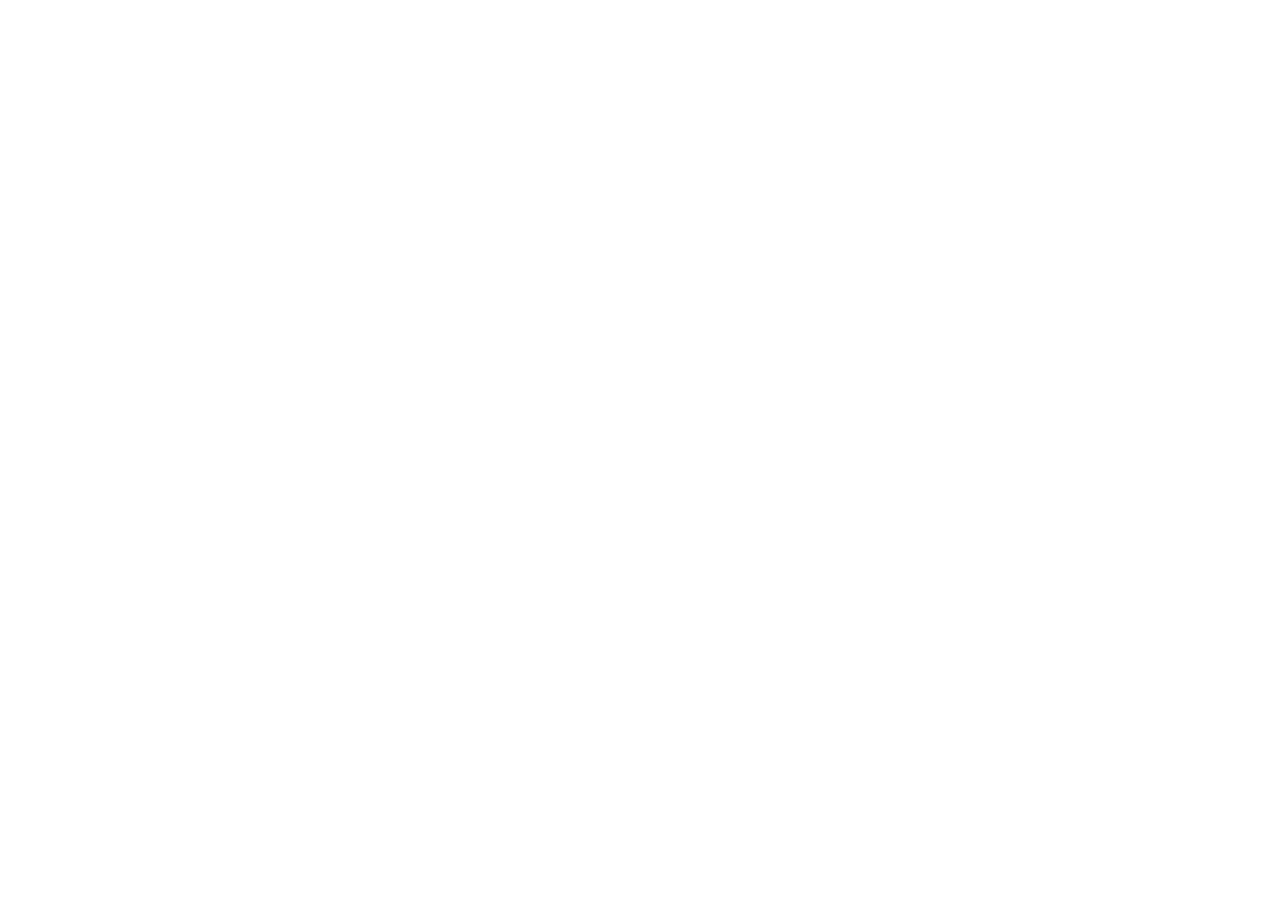
==== commit 39928855: "Point ivy06.me at the diary The root is now a small redirect to /diary/ that keeps any anchor. The p" ====
--- a/index.html
+++ b/index.html
@@ -2,225 +2,28 @@
 <html lang="en">
 <head>
 <meta charset="UTF-8">
-<meta name="viewport" content="width=device-width, initial-scale=1, viewport-fit=cover">
-<title>Valerie Shirayuri | Programmer and photographer</title>
-<meta name="description" content="Two portfolios in one: the websites and tools Valerie Shirayuri has built, and the photos and videos she takes.">
-<meta name="color-scheme" content="dark light">
-<meta name="theme-color" content="#171019">
-<meta property="og:title" content="Valerie Shirayuri | Programmer and photographer">
-<meta property="og:description" content="Two portfolios in one — the photos and videos, and the websites and tools behind them.">
-<meta property="og:type" content="profile">
-<meta property="og:url" content="https://ivy06.me/">
-<meta property="og:image" content="https://ivy06.me/pictures/valerie/sparrow.jpg">
-<link rel="canonical" href="https://ivy06.me/">
+<meta name="viewport" content="width=device-width, initial-scale=1">
+<title>Valerie's diary</title>
+<meta name="robots" content="noindex">
+<link rel="canonical" href="https://ivy06.me/diary/">
 <link rel="icon" href="/favicon.svg" type="image/svg+xml">
 <script>
-  /* Pick the theme before the page paints: my last choice, otherwise the system's. */
-  (function () {
-    var root = document.documentElement;
-    root.classList.add('js');
-    var saved = null;
-    try { saved = localStorage.getItem('vs-theme'); } catch (e) {}
-    if (saved !== 'light' && saved !== 'dark') {
-      saved = matchMedia('(prefers-color-scheme: light)').matches ? 'light' : 'dark';
-    }
-    root.setAttribute('data-theme', saved);
-    var meta = document.querySelector('meta[name="theme-color"]');
-    if (meta) meta.setAttribute('content', saved === 'light' ? '#fdf6fb' : '#171019');
-  })();
+  /* ivy06.me is the diary now. Keep the anchor, if there is one. */
+  location.replace('https://ivy06.me/diary/' + location.hash);
 </script>
-<link rel="preconnect" href="https://fonts.googleapis.com">
-<link rel="preconnect" href="https://fonts.gstatic.com" crossorigin>
-<link href="https://fonts.googleapis.com/css2?family=Caveat:wght@500;600&family=Newsreader:ital,opsz,wght@0,6..72,300..600;1,6..72,300..600&family=Outfit:wght@300..600&display=swap" rel="stylesheet">
-<link rel="stylesheet" href="style.css">
+<meta http-equiv="refresh" content="0; url=https://ivy06.me/diary/">
+<style>
+  :root { --bg:#fff5f8; --ink:#5a2b40; --muted:#a07088; --rose:#cf6b91; --wine:#a8456b; --rule:#f0c4d8; }
+  @media (prefers-color-scheme: dark) { :root { --bg:#1a0d12; --ink:#f6dce6; --muted:#c090a8; --rose:#f0a0c0; --wine:#f6bdd3; --rule:#5a2f44; } }
+  * { box-sizing: border-box; margin: 0; padding: 0; }
+  body { background: var(--bg); color: var(--ink); font: 400 1.15rem/1.65 'Newsreader', Georgia, serif;
+    min-height: 100vh; display: grid; place-items: center; padding: 24px; text-align: center; }
+  p { color: var(--muted); }
+  a { color: var(--wine); text-decoration: none; border-bottom: 1px solid var(--rose); }
+  a:hover { color: var(--rose); }
+</style>
 </head>
-<body id="top">
-<a class="skip" href="#main">Skip to content</a>
-
-<div class="stage">
-
-  <!-- Left side: the profile card, which stays put while the page scrolls -->
-  <aside class="side">
-    <div class="card profile">
-      <button class="theme" id="theme" type="button" aria-label="Switch to light mode">
-        <svg class="i-sun" viewBox="0 0 24 24" aria-hidden="true"><circle cx="12" cy="12" r="4.2"/><path d="M12 2.5v2.6M12 18.9v2.6M2.5 12h2.6M18.9 12h2.6M5.3 5.3l1.9 1.9M16.8 16.8l1.9 1.9M18.7 5.3l-1.9 1.9M7.2 16.8l-1.9 1.9"/></svg>
-        <svg class="i-moon" viewBox="0 0 24 24" aria-hidden="true"><path d="M20.5 14.2A8.6 8.6 0 0 1 9.8 3.5a8.6 8.6 0 1 0 10.7 10.7z"/></svg>
-      </button>
-
-      <div class="who">
-        <div class="avatar">
-          <img src="pictures/valerie/pfp.jpeg" width="236" height="236" alt="Valerie's profile picture: a winking character with mint hair and a flower crown.">
-        </div>
-        <div class="who-text">
-          <h1 class="name"><em>Valerie</em> Shirayuri</h1>
-          <p class="role">Programmer - photographer</p>
-        </div>
-      </div>
-
-      <p class="where">MPS <span aria-hidden="true">·</span> Gen 17</p>
-
-      <nav class="menu" aria-label="Sections">
-        <a href="#work" data-nav="work"><span class="n">01</span>Work</a>
-        <a href="#projects" data-nav="projects"><span class="n">02</span>Projects</a>
-        <a href="#about" data-nav="about"><span class="n">03</span>About</a>
-        <a href="#services" data-nav="services"><span class="n">04</span>What I do</a>
-        <a href="#contact" data-nav="contact"><span class="n">05</span>Say hi</a>
-      </nav>
-
-      <div class="profile-actions">
-        <a class="btn primary wide" href="https://github.com/Ivoryy06" target="_blank" rel="noopener noreferrer">
-          <svg class="ico-fill" viewBox="0 0 16 16" fill="currentColor" aria-hidden="true"><path d="M8 0C3.58 0 0 3.58 0 8c0 3.54 2.29 6.53 5.47 7.59.4.07.55-.17.55-.38 0-.19-.01-.82-.01-1.49-2.01.37-2.53-.49-2.69-.94-.09-.23-.48-.94-.82-1.13-.28-.15-.68-.52-.01-.53.63-.01 1.08.58 1.23.82.72 1.21 1.87.87 2.33.66.07-.52.28-.87.51-1.07-1.78-.2-3.64-.89-3.64-3.95 0-.87.31-1.59.82-2.15-.08-.2-.36-1.02.08-2.12 0 0 .67-.21 2.2.82.64-.18 1.32-.27 2-.27.68 0 1.36.09 2 .27 1.53-1.04 2.2-.82 2.2-.82.44 1.1.16 1.92.08 2.12.51.56.82 1.27.82 2.15 0 3.07-1.87 3.75-3.65 3.95.29.25.54.73.54 1.48 0 1.07-.01 1.93-.01 2.2 0 .21.15.46.55.38A8.013 8.013 0 0016 8c0-4.42-3.58-8-8-8z"/></svg>
-          GitHub · @Ivoryy06
-        </a>
-        <a class="btn ghost wide" href="https://ivy06.me/diary/">
-          <svg viewBox="0 0 24 24" aria-hidden="true"><path d="M4 5.5A2.5 2.5 0 0 1 6.5 3H19v15H6.5A2.5 2.5 0 0 0 4 20.5z"/><path d="M4 20.5V5.5M8 7.5h7"/></svg>
-          Read my diary
-        </a>
-      </div>
-    </div>
-  </aside>
-
-  <!-- Right side: everything else -->
-  <main class="main" id="main">
-
-    <section class="hero reveal">
-      <div class="hero-text">
-        <p class="eyebrow">Photography &amp; code</p>
-        <h2 class="hero-title">The smallest detail is the feeling you can't miss.</h2>
-        <p class="hero-p">I build small websites, and I take photos of quiet things. Two portfolios in one — the pictures first, then the code.</p>
-        <div class="cta">
-          <a class="btn primary" href="#work">See my work</a>
-          <a class="btn ghost" href="#contact">Say hi</a>
-        </div>
-      </div>
-
-      <figure class="hero-photo">
-        <img src="pictures/valerie/sparrow.jpg" width="1621" height="1080" alt="A sparrow resting on a concrete ledge.">
-      </figure>
-    </section>
-
-    <section class="block reveal" id="work" aria-labelledby="work-t">
-      <header class="block-head">
-        <span class="num">01</span>
-        <div>
-          <h2 id="work-t">Work</h2>
-          <p>Some of the photos and videos I wanna share!</p>
-        </div>
-      </header>
-
-      <div class="filters" id="filters" role="group" aria-label="Filter work by type" hidden>
-        <button class="chip is-on" type="button" data-filter="all">All</button>
-        <button class="chip" type="button" data-filter="photo">Photo</button>
-        <button class="chip" type="button" data-filter="video">Video</button>
-        <button class="chip" type="button" data-filter="school">School project</button>
-      </div>
-
-      <div class="gallery" id="gallery"></div>
-      <div class="feed card" id="feed" hidden></div>
-      <p class="work-empty" id="work-empty" hidden>Nothing here yet — more soon!</p>
-
-      <p class="more">
-        <a class="btn ghost" href="https://instagram.com/ivoryy06.cr3" target="_blank" rel="noopener noreferrer">More on Instagram <span aria-hidden="true">&nearr;</span></a>
-      </p>
-    </section>
-
-    <section class="block reveal" id="projects" aria-labelledby="projects-t">
-      <header class="block-head">
-        <span class="num">02</span>
-        <div>
-          <h2 id="projects-t">Projects</h2>
-          <p>The other half: websites and tools I've built and use myself.</p>
-        </div>
-      </header>
-
-      <div class="projgrid" id="projgrid"></div>
-
-      <p class="more">
-        <a class="btn ghost" href="https://github.com/Ivoryy06" target="_blank" rel="noopener noreferrer">More on GitHub <span aria-hidden="true">&nearr;</span></a>
-      </p>
-    </section>
-
-    <section class="block reveal" id="about" aria-labelledby="about-t">
-      <header class="block-head">
-        <span class="num">03</span>
-        <div>
-          <h2 id="about-t">About</h2>
-        </div>
-      </header>
-
-      <div class="card about-card">
-        <p class="big">Hii! A little bit about myself.</p>
-        <p>I'm part of MPS, a school photo community — Gen 17 — and a self-taught programmer. Most of my pictures are unedited (I'm learning to color grade), and most of my code started as something I wanted to use myself.</p>
-        <p class="sign">— val</p>
-
-        <dl class="facts">
-          <div><dt>Name</dt><dd>Valerie Shirayuri</dd></div>
-          <div><dt>Craft</dt><dd>Websites, photos</dd></div>
-          <div><dt>Community</dt><dd>MPS</dd></div>
-          <div><dt>Generation</dt><dd>17</dd></div>
-        </dl>
-      </div>
-    </section>
-
-    <section class="block reveal" id="services" aria-labelledby="services-t">
-      <header class="block-head">
-        <span class="num">04</span>
-        <div>
-          <h2 id="services-t">What I do</h2>
-        </div>
-      </header>
-
-      <div class="duo">
-        <article class="card service">
-          <svg class="ico" viewBox="0 0 24 24" aria-hidden="true"><rect x="3" y="7" width="18" height="13" rx="3"/><path d="M8.5 7 10 4.5h4L15.5 7"/><circle cx="12" cy="13.5" r="3.4"/></svg>
-          <h3>Photos &amp; videos</h3>
-          <p>Portraits, events and small everyday scenes. Soft light, steady hands, nothing too stiff.</p>
-        </article>
-
-        <article class="card service">
-          <svg class="ico" viewBox="0 0 24 24" aria-hidden="true"><rect x="3" y="4.5" width="18" height="15" rx="3"/><path d="M3 9h18"/><path d="M6.4 6.9h.01M9 6.9h.01"/></svg>
-          <h3>Websites &amp; tools</h3>
-          <p>Plain HTML, CSS and JavaScript. Small pages and scripts that do one thing well.</p>
-        </article>
-      </div>
-    </section>
-
-    <section class="block reveal" id="contact" aria-labelledby="contact-t">
-      <div class="contact">
-        <p class="eyebrow light">05 · Say hi</p>
-        <h2 id="contact-t">Have something in mind?</h2>
-        <p>A shoot, a site, or just a hello. Message me on Instagram, or find the code on GitHub. I usually reply within a day.</p>
-        <div class="contact-actions">
-          <a class="btn light" href="https://instagram.com/ivoryy06.cr3" target="_blank" rel="noopener noreferrer">
-            <svg viewBox="0 0 24 24" aria-hidden="true"><rect x="3" y="3" width="18" height="18" rx="5.5"/><circle cx="12" cy="12" r="4.2"/><circle cx="17.3" cy="6.7" r="1.1" class="dot"/></svg>
-            @ivoryy06.cr3
-          </a>
-          <a class="btn ghost-light" href="https://github.com/Ivoryy06" target="_blank" rel="noopener noreferrer">
-            <svg class="ico-fill" viewBox="0 0 16 16" fill="currentColor" aria-hidden="true"><path d="M8 0C3.58 0 0 3.58 0 8c0 3.54 2.29 6.53 5.47 7.59.4.07.55-.17.55-.38 0-.19-.01-.82-.01-1.49-2.01.37-2.53-.49-2.69-.94-.09-.23-.48-.94-.82-1.13-.28-.15-.68-.52-.01-.53.63-.01 1.08.58 1.23.82.72 1.21 1.87.87 2.33.66.07-.52.28-.87.51-1.07-1.78-.2-3.64-.89-3.64-3.95 0-.87.31-1.59.82-2.15-.08-.2-.36-1.02.08-2.12 0 0 .67-.21 2.2.82.64-.18 1.32-.27 2-.27.68 0 1.36.09 2 .27 1.53-1.04 2.2-.82 2.2-.82.44 1.1.16 1.92.08 2.12.51.56.82 1.27.82 2.15 0 3.07-1.87 3.75-3.65 3.95.29.25.54.73.54 1.48 0 1.07-.01 1.93-.01 2.2 0 .21.15.46.55.38A8.013 8.013 0 0016 8c0-4.42-3.58-8-8-8z"/></svg>
-            Ivoryy06
-          </a>
-        </div>
-      </div>
-    </section>
-
-    <footer class="foot">
-      <p>&copy; <span id="year">2026</span> Valerie Shirayuri. Please ask before reusing my photos or code.</p>
-      <p class="foot-links"><a href="https://ivy06.me/diary/">Diary</a> <span aria-hidden="true">·</span> <a href="#top">Back to top &uarr;</a></p>
-    </footer>
-
-  </main>
-</div>
-
-<!-- Photo viewer -->
-<dialog class="lb" id="lb" aria-label="Photo viewer">
-  <button class="lb-x" id="lbClose" type="button" aria-label="Close viewer">&times;</button>
-  <button class="lb-n lb-prev" id="lbPrev" type="button" aria-label="Previous photo">&lsaquo;</button>
-  <img id="lbImg" alt="">
-  <button class="lb-n lb-next" id="lbNext" type="button" aria-label="Next photo">&rsaquo;</button>
-</dialog>
-
-<script src="work.js" defer></script>
-<script src="projects.js" defer></script>
-<script src="script.js" defer></script>
+<body>
+  <p>Taking you to the <a href="https://ivy06.me/diary/">diary</a>…</p>
 </body>
 </html>
